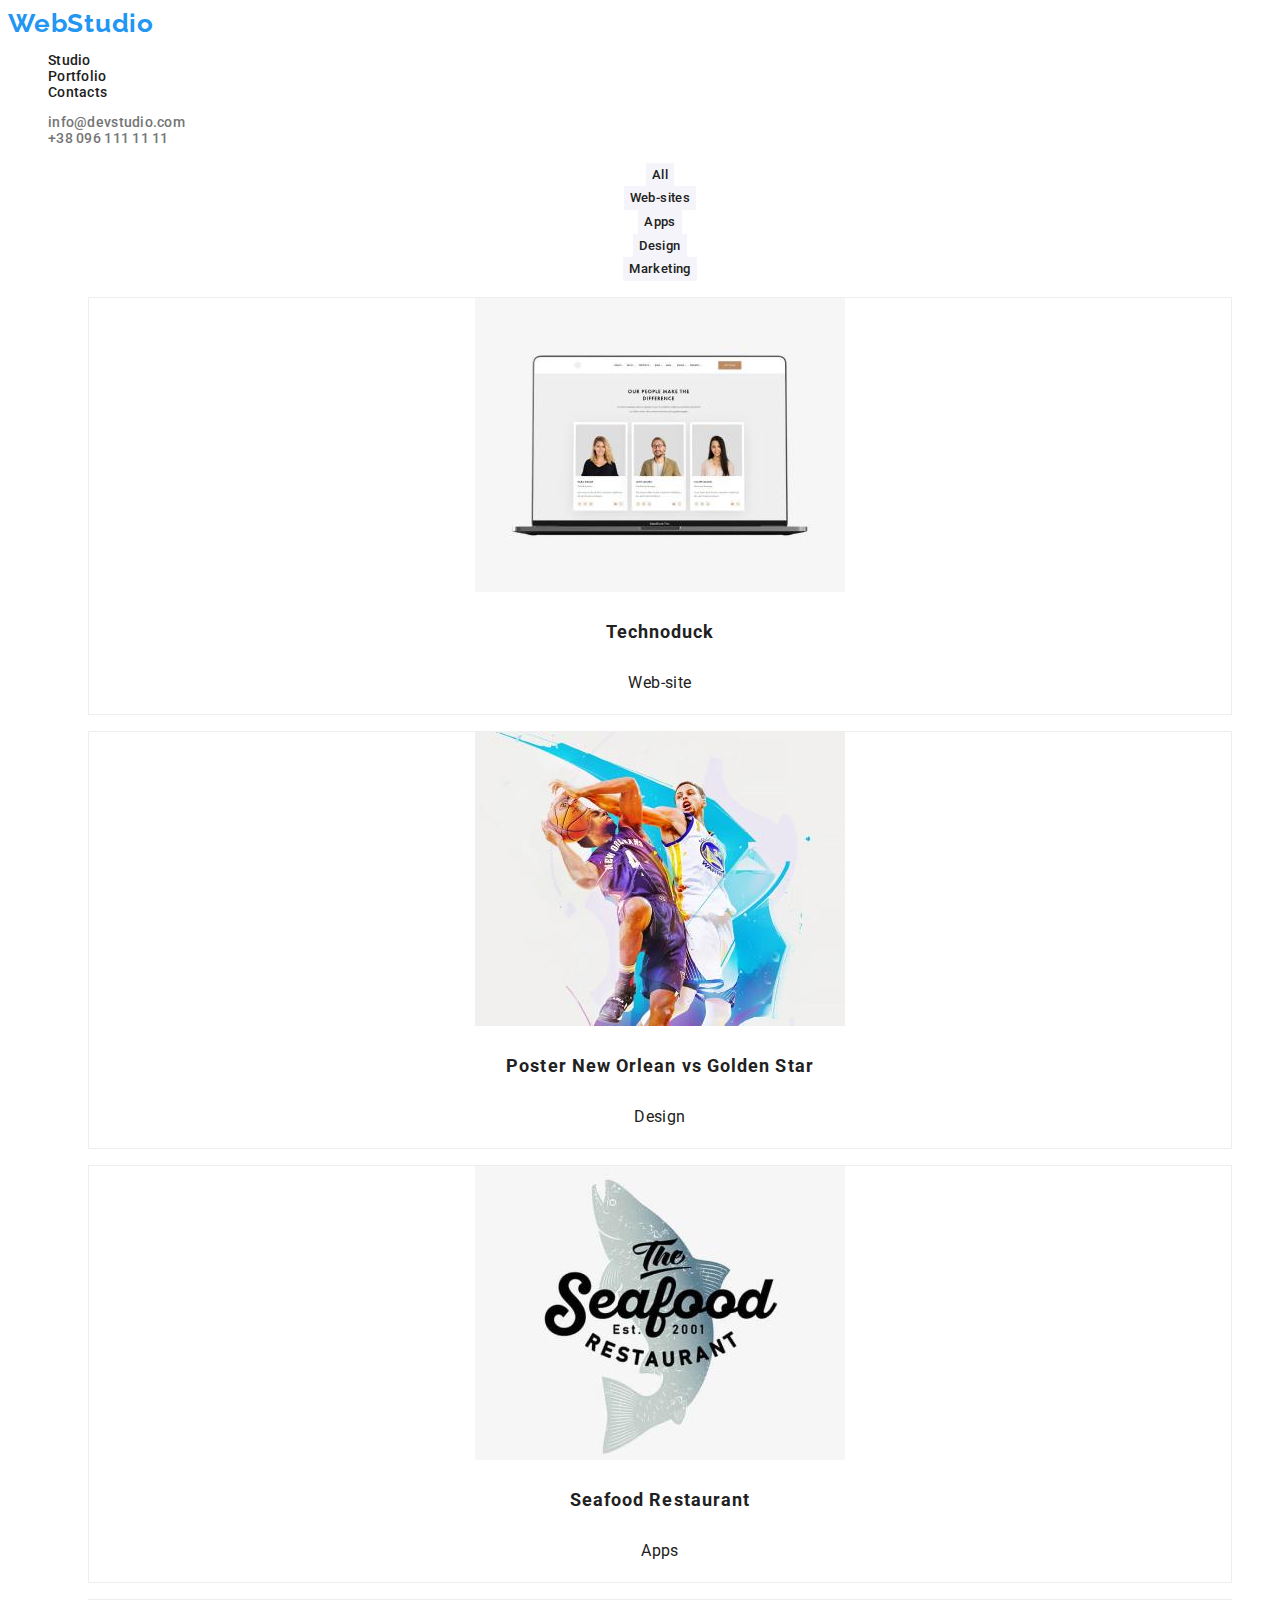
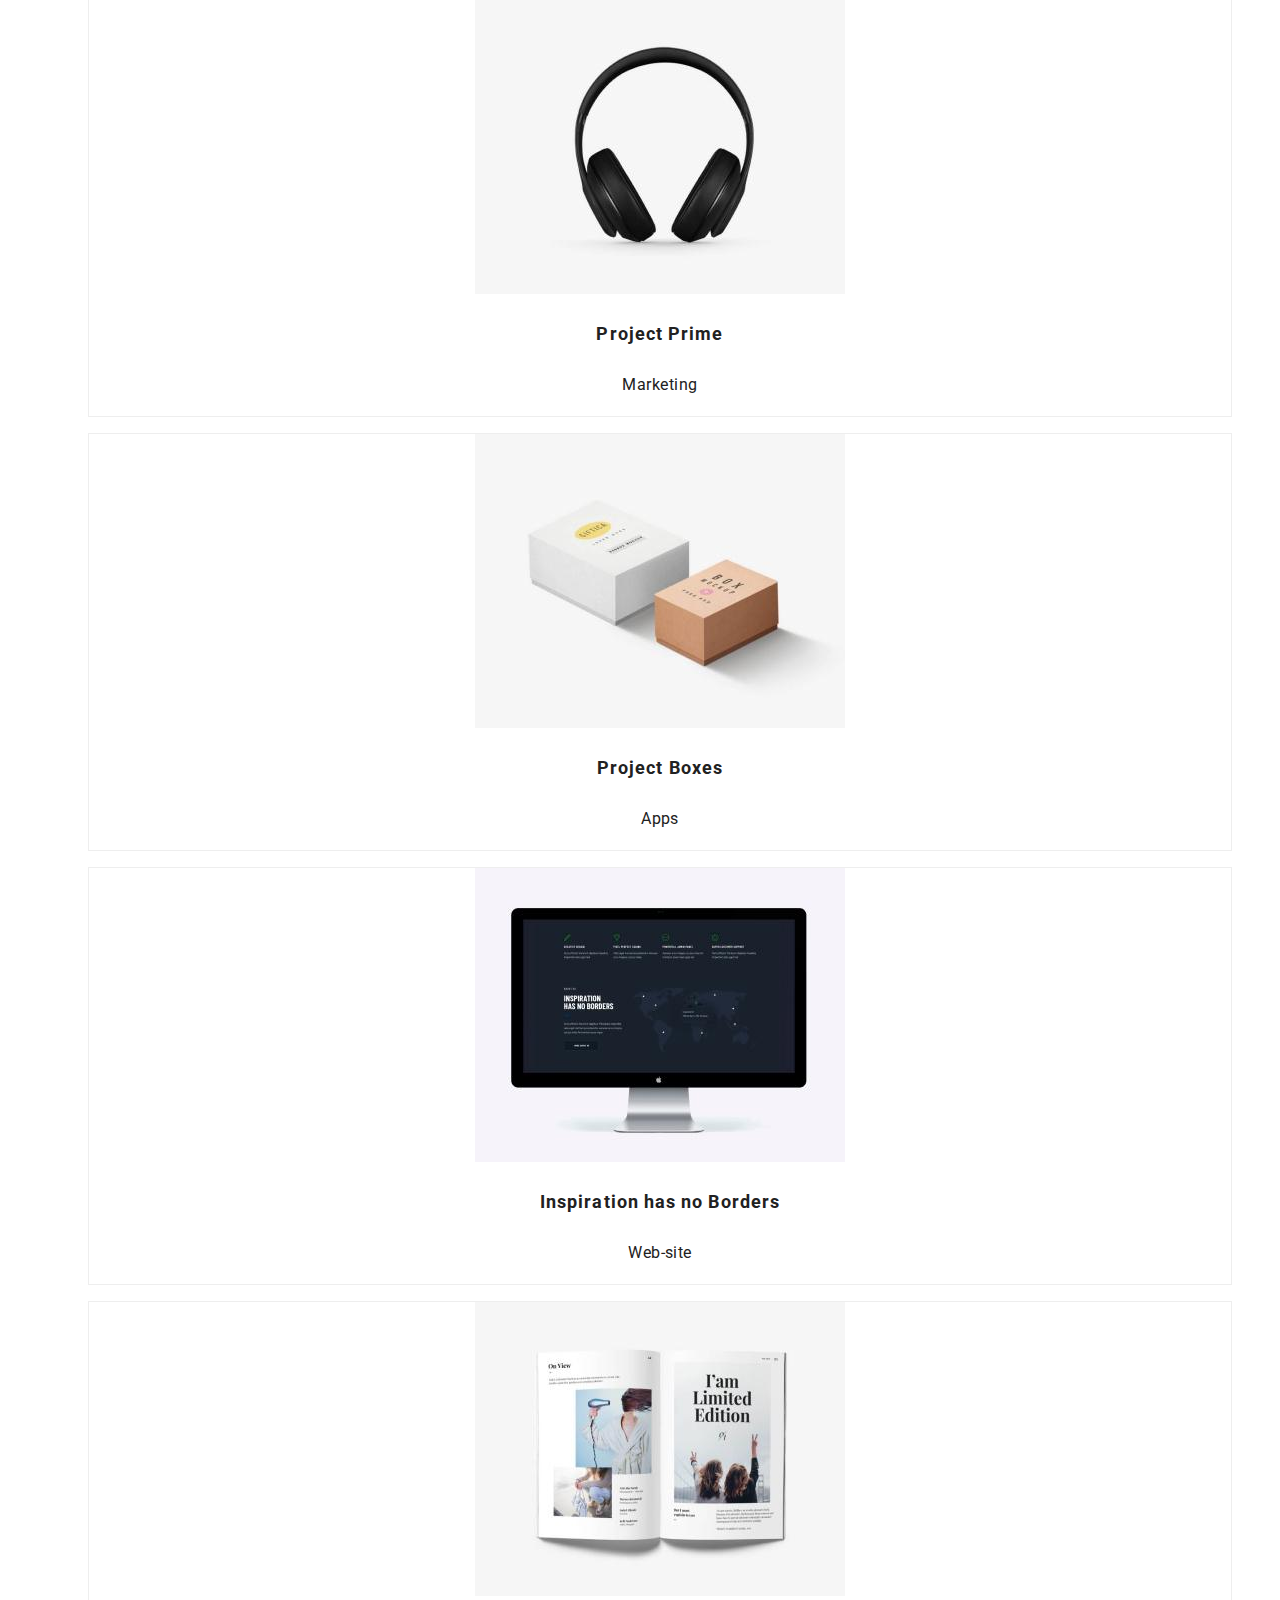
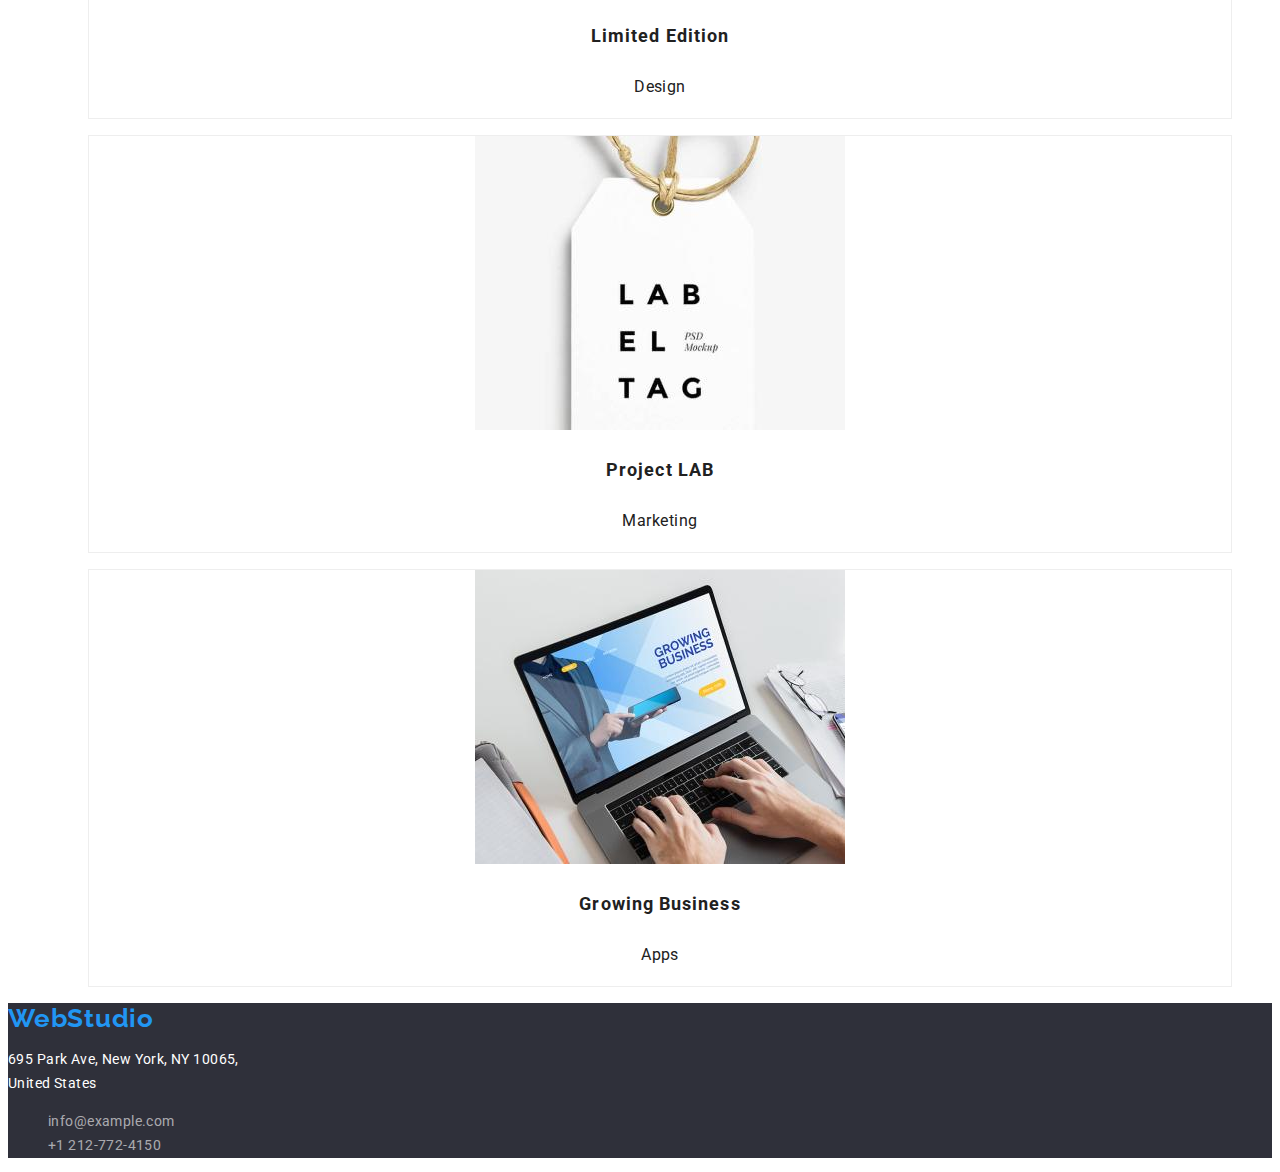
==== portfolio.html @ c56afc3b "add portfolio.html, ./css/styles.css, new images" ====
<!DOCTYPE html>
<!-- I've tried to keep the "doctype" part in lowercase according to this source:
https://codeguide.co/#html5-doctype
but formatting on save changes it to uppercase-->

<html lang="en">
  <head>
    <meta charset="UTF-8" />
    <meta name="viewport" content="width=device-width, initial-scale=1.0" />
    <title>Portfolio</title>
    <link rel="preconnect" href="https://fonts.googleapis.com" />
    <link rel="preconnect" href="https://fonts.gstatic.com" crossorigin />
    <link rel="preconnect" href="https://fonts.googleapis.com">
<link rel="preconnect" href="https://fonts.gstatic.com" crossorigin>
<link href="https://fonts.googleapis.com/css2?family=Raleway:wght@700&family=Roboto:wght@400;500;700;900&display=swap" rel="stylesheet">
    <link rel="stylesheet" href="css/styles.css" />
  </head>

  <body>
    <header>
      <div class="top-line">
        <nav>
          <a class="link logo" href="#">WebStudio</a>
          <ul class="list">
            <li><a class="link" href="./index.html">Studio</a></li>
            <li><a class="link" href="./portfolio.html">Portfolio</a></li>
            <li><a class="link" href="#">Contacts</a></li>
          </ul>
        </nav>

        <ul class="list contacts-header">
          <li>
            <a class="link" href="mailto:info@devstudio.com"
              >info@devstudio.com</a
            >
          </li>
          <li>
            <a class="link" href="tel:+380961111111">+38 096 111 11 11</a>
          </li>
        </ul>
      </div>
    </header>

    <main class="portfolio">
      <aside>
        <ul class="list">
          <li><button class="btn btn-filter" type="button">All</button></li>
          <li>
            <button class="btn btn-filter" type="button">Web-sites</button>
          </li>
          <li><button class="btn btn-filter" type="button">Apps</button></li>
          <li><button class="btn btn-filter" type="button">Design</button></li>
          <li>
            <button class="btn btn-filter" type="button">Marketing</button>
          </li>
        </ul>
      </aside>

      <section class="portfolio-projects">
        <ul class="list">
          <li>
            <article>
              <figure class="project-card">
                <img
                  src="images/project1-img.jpg"
                  alt="website on a laptop in a simple, elegant layout with photos and data of 3 people"
                  width="370"
                  height="294"
                />
                <figcaption>
                  <h3 class="project-title">Technoduck</h3>
                  <p class="project-category">Web-site</p>
                </figcaption>
              </figure>
            </article>
          </li>

          <li>
            <article>
              <figure class="project-card">
                <img
                  src="images/project2-img.jpg"
                  alt="two basketball players in the air fighting for the ball"
                  width="370"
                  height="294"
                />
                <figcaption>
                  <h3 class="project-title">
                    Poster New Orlean vs Golden Star
                  </h3>
                  <p class="project-category">Design</p>
                </figcaption>
              </figure>
            </article>
          </li>

          <li>
            <article>
              <figure class="project-card">
                <img
                  src="images/project3-img.jpg"
                  alt="restaurant logo on the background of fish graphics"
                  width="370"
                  height="294"
                />
                <figcaption>
                  <h3 class="project-title">Seafood Restaurant</h3>
                  <p class="project-category">Apps</p>
                </figcaption>
              </figure>
            </article>
          </li>

          <li>
            <article>
              <figure class="project-card">
                <img
                  src="images/project4-img.jpg"
                  alt="black on-ear headphones"
                  width="370"
                  height="294"
                />
                <figcaption>
                  <h3 class="project-title">Project Prime</h3>
                  <p class="project-category">Marketing</p>
                </figcaption>
              </figure>
            </article>
          </li>

          <li>
            <article>
              <figure class="project-card">
                <img
                  src="images/project5-img.jpg"
                  alt="white and gray boxes in two different sizes with a logo"
                  width="370"
                  height="294"
                />
                <figcaption>
                  <h3 class="project-title">Project Boxes</h3>
                  <p class="project-category">Apps</p>
                </figcaption>
              </figure>
            </article>
          </li>

          <li>
            <article>
              <figure class="project-card">
                <img
                  src="images/project6-img.jpg"
                  alt="website in a minimalist dark layout with data"
                  width="370"
                  height="294"
                />
                <figcaption>
                  <h3 class="project-title">Inspiration has no Borders</h3>
                  <p class="project-category">Web-site</p>
                </figcaption>
              </figure>
            </article>
          </li>

          <li>
            <article>
              <figure class="project-card">
                <img
                  src="images/project7-img.jpg"
                  alt="opened design book with large pictures and text"
                  width="370"
                  height="294"
                />
                <figcaption>
                  <h3 class="project-title">Limited Edition</h3>
                  <p class="project-category">Design</p>
                </figcaption>
              </figure>
            </article>
          </li>

          <li>
            <article>
              <figure class="project-card">
                <img
                  src="images/project8-img.jpg"
                  alt="A white rectangular pendant with a black inscription hanging on a gold string"
                  width="370"
                  height="294"
                />
                <figcaption>
                  <h3 class="project-title">Project LAB</h3>
                  <p class="project-category">Marketing</p>
                </figcaption>
              </figure>
            </article>
          </li>

          <li>
            <article>
              <figure class="project-card">
                <img
                  src="images/project9-img.jpg"
                  alt="hands on the laptop keyboard, application title on the screen with a man in a suit presenting a small tablet"
                  width="370"
                  height="294"
                />
                <figcaption>
                  <h3 class="project-title">Growing Business</h3>
                  <p class="project-category">Apps</p>
                </figcaption>
              </figure>
            </article>
          </li>
        </ul>
      </section>
    </main>

    <footer class="basement">
      <a class="link logo" href="#">WebStudio</a>
      <address class="contact">
        <p>
          695 Park Ave, New York, NY 10065,<br />
          United States
        </p>
        <ul class="list contacts-footer">
          <li>
            <a class="link" href="mailto:info@example.com">info@example.com</a>
          </li>
          <li>
            <a class="link" href="tel:+12127724150">+1 212-772-4150</a>
          </li>
        </ul>
      </address>
    </footer>
  </body>
</html>
---- css/styles.css ----
/* grouping & generic stuff */
:root {
  --blue: #2196f3;
  --default-text-color: #212121;
  --gray-text: #757575;
  --dark: #2f303a;
  --white: #fff;
  --white-lesser: #eee;
  --gray-bcg: #f5f4fa;
  --white-alpha: #fff9;
}

body {
  font-family: 'Roboto', sans-serif;
  color: var(--default-text-color);
}

.btn {
  font-family: inherit;
  border: none;
  cursor: pointer;
}
.btn:hover,
.btn:focus {
  color: var(--white);
  background-color: var(--blue);
}

.list {
  list-style: none;
}

.contacts-header,
.trait-about {
  color: var(--gray-text);
}

.banner,
.what-we-do,
.team,
.portfolio {
  text-align: center;
}

.what-we-do-title,
.team-title {
  font-size: 36px;
  line-height: 1.16;
}

.logo,
.traits,
.what-we-do-title,
.team,
.contact,
.btn-filter,
.project-category {
  letter-spacing: 0.03em;
}

.top-line,
.traits,
.contact {
  font-size: 14px;
}

.theme-line,
.btn-request,
.contact {
  color: var(--white);
}
/* end of grouping & generic stuff */

/* index.html */
/* header */
.top-line {
  font-weight: 500;
  line-height: 1.14;
  letter-spacing: 0.02em;
}

.link {
  color: currentColor;
  text-decoration: none;
}

.logo {
  font: 700 26px/1.19 'Raleway', sans-serif;
  color: var(--blue);
}

.link:hover,
.link:focus {
  color: var(--blue);
}

.banner {
  background-color: var(--dark);
}

.theme-line {
  font-size: 44px;
  font-weight: 900;
  line-height: 1.36;
  letter-spacing: 0.06em;
  text-transform: uppercase;
}

.btn-request {
  font-size: 16px;
  font-weight: 700;
  line-height: 1.875;
  letter-spacing: 0.06em;
  background-color: var(--blue);
}
/* end of header */

/* .traits section */
.trait {
  font-weight: 700;
  line-height: 1.14;
  text-transform: uppercase;
}

.trait-about {
  line-height: 1.71;
}
/* end of .traits section */

/* .team section */
.team {
  line-height: 1.1875;
  background-color: var(--gray-bcg);
}

.team-card {
  background-color: var(--white);
}

.name {
  font-weight: 500;
}

.trade {
  color: var(--gray-text);
}
/* end of .team section */

/* footer */
.basement {
  background-color: var(--dark);
}

.contact {
  font-style: normal;
  line-height: 1.71;
}

.contacts-footer {
  color: var(--white-alpha);
}
/* end of footer */
/* end of index.html */

/* portfolio.html */
/* .portfolio section */
.btn-filter {
  font-weight: 500;
  line-height: 1.625;
  color: var(--default-text-color);
  background-color: var(--gray-bcg);
}

.project-card {
  border: 1px solid var(--white-lesser);
}

.project-title {
  font-size: 18px;
  line-height: 2;
  letter-spacing: 0.06em;
}

.project-category {
  line-height: 1.875;
}
/* .portfolio section */
/* end of portfolio.html */
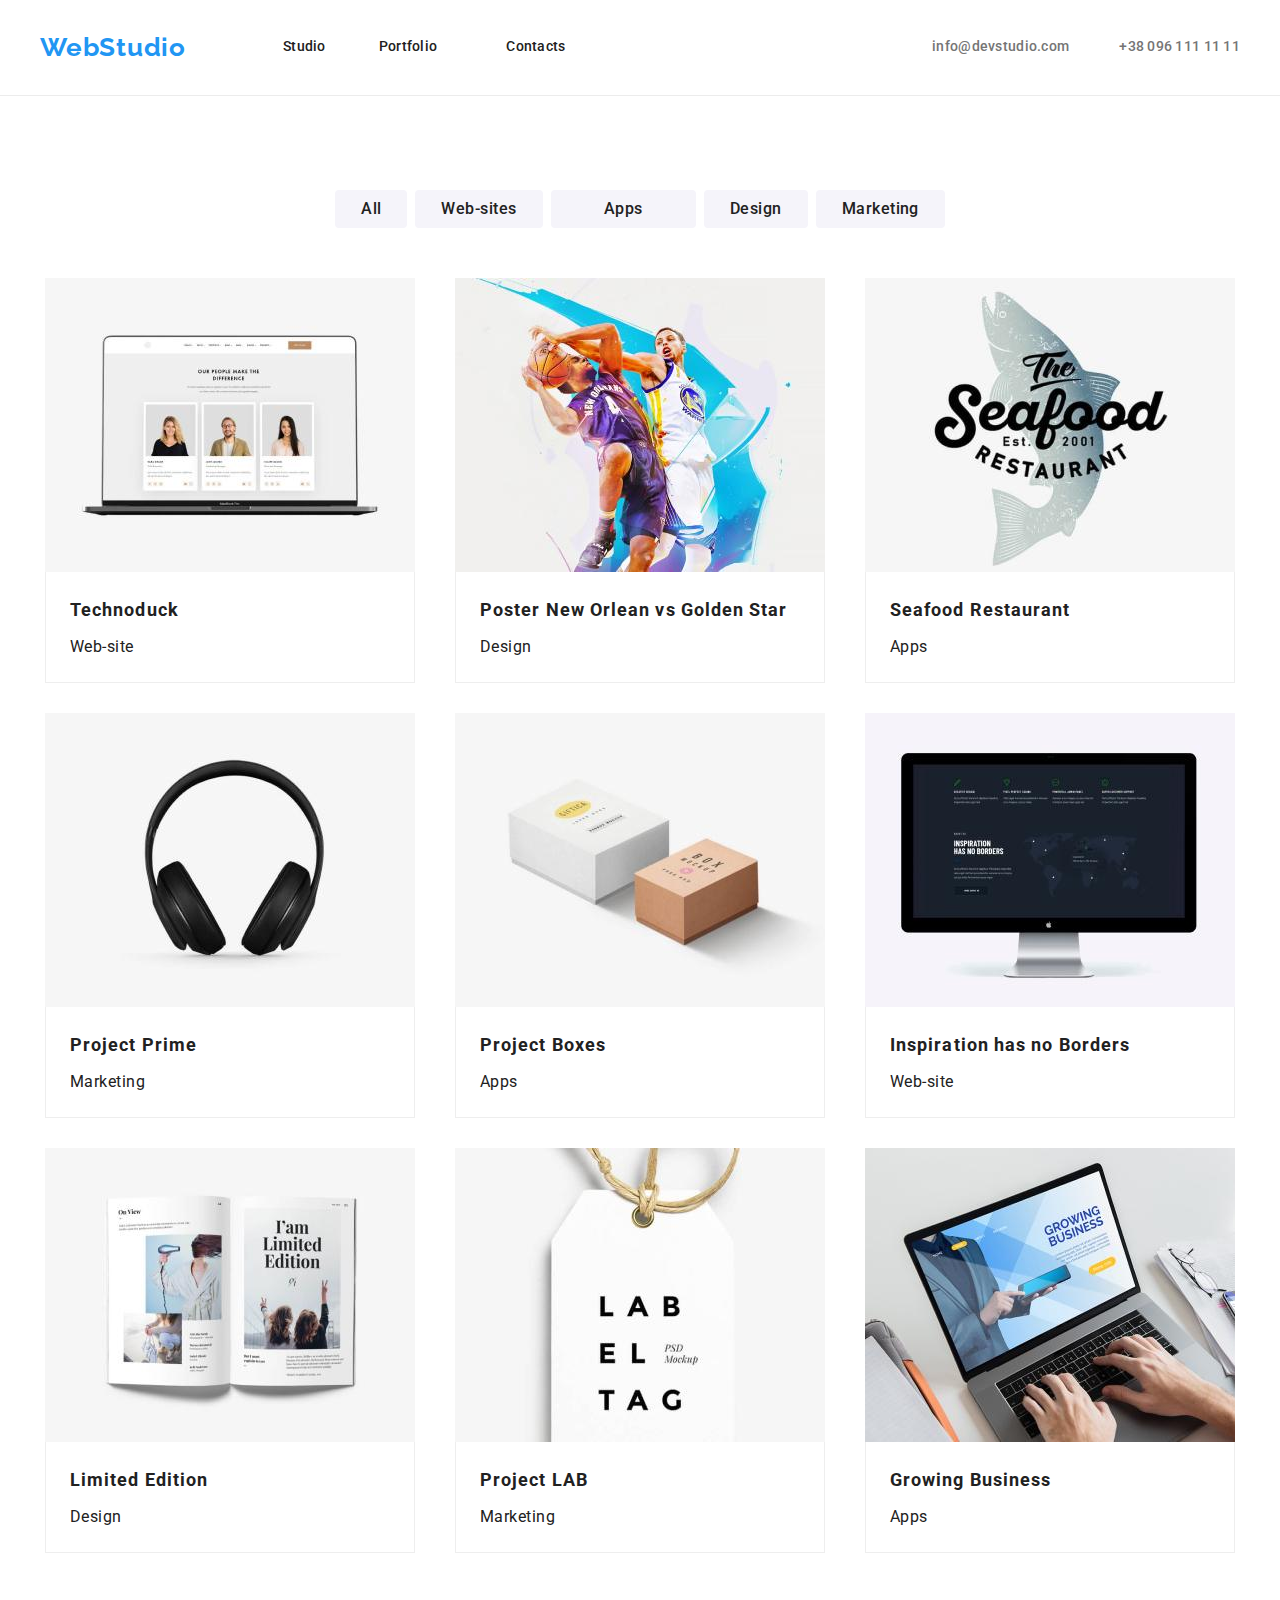
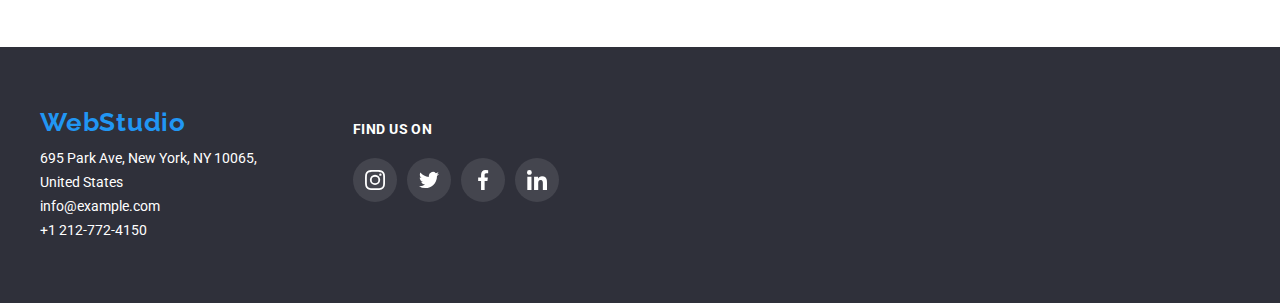
==== commit a46a56a8: "add layout & style for svg sprite & border-radius" ====
--- a/portfolio.html
+++ b/portfolio.html
@@ -10,56 +10,65 @@
     <title>Portfolio</title>
     <link rel="preconnect" href="https://fonts.googleapis.com" />
     <link rel="preconnect" href="https://fonts.gstatic.com" crossorigin />
-    <link rel="preconnect" href="https://fonts.googleapis.com">
-<link rel="preconnect" href="https://fonts.gstatic.com" crossorigin>
-<link href="https://fonts.googleapis.com/css2?family=Raleway:wght@700&family=Roboto:wght@400;500;700;900&display=swap" rel="stylesheet">
+    <link rel="preconnect" href="https://fonts.googleapis.com" />
+    <link rel="preconnect" href="https://fonts.gstatic.com" crossorigin />
+    <link
+      href="https://fonts.googleapis.com/css2?family=Raleway:wght@700&family=Roboto:wght@400;500;700;900&display=swap"
+      rel="stylesheet"
+    />
+    <link
+      rel="stylesheet"
+      href="https://cdnjs.cloudflare.com/ajax/libs/modern-normalize/1.1.0/modern-normalize.css"
+    />
     <link rel="stylesheet" href="css/styles.css" />
   </head>
 
   <body>
     <header>
-      <div class="top-line">
-        <nav>
-          <a class="link logo" href="#">WebStudio</a>
-          <ul class="list">
-            <li><a class="link" href="./index.html">Studio</a></li>
-            <li><a class="link" href="./portfolio.html">Portfolio</a></li>
-            <li><a class="link" href="#">Contacts</a></li>
+      <div class="container">
+        <div class="top-line">
+          <nav>
+            <ul class="top-line-nav">
+              <li><a class="link logo" href="#">WebStudio</a></li>
+              <li><a class="link" href="./index.html">Studio</a></li>
+              <li><a class="link" href="./portfolio.html">Portfolio</a></li>
+              <li><a class="link" href="#">Contacts</a></li>
+            </ul>
+          </nav>
+
+          <ul class="contacts-header">
+            <li>
+              <a class="link" href="mailto:info@devstudio.com"
+                >info@devstudio.com</a
+              >
+            </li>
+            <li>
+              <a class="link" href="tel:+380961111111">+38 096 111 11 11</a>
+            </li>
           </ul>
-        </nav>
-
-        <ul class="list contacts-header">
-          <li>
-            <a class="link" href="mailto:info@devstudio.com"
-              >info@devstudio.com</a
-            >
-          </li>
-          <li>
-            <a class="link" href="tel:+380961111111">+38 096 111 11 11</a>
-          </li>
-        </ul>
+        </div>
       </div>
     </header>
 
-    <main class="portfolio">
-      <aside>
-        <ul class="list">
+    <main class="section">
+      <div class="container">
+        <ul class="filters">
           <li><button class="btn btn-filter" type="button">All</button></li>
           <li>
             <button class="btn btn-filter" type="button">Web-sites</button>
           </li>
-          <li><button class="btn btn-filter" type="button">Apps</button></li>
-          <li><button class="btn btn-filter" type="button">Design</button></li>
+          <li><button class="btn btn-filter wider" type="button">Apps</button></li>
+          <li>
+            <button class="btn btn-filter" type="button">Design</button>
+          </li>
           <li>
             <button class="btn btn-filter" type="button">Marketing</button>
           </li>
         </ul>
-      </aside>
-
-      <section class="portfolio-projects">
-        <ul class="list">
-          <li>
-            <article>
+
+        <section class="portfolio-projects">
+          <ul class="projects-list">
+            <li>
               <figure class="project-card">
                 <img
                   src="images/project1-img.jpg"
@@ -72,11 +81,9 @@
                   <p class="project-category">Web-site</p>
                 </figcaption>
               </figure>
-            </article>
-          </li>
-
-          <li>
-            <article>
+            </li>
+
+            <li>
               <figure class="project-card">
                 <img
                   src="images/project2-img.jpg"
@@ -91,11 +98,9 @@
                   <p class="project-category">Design</p>
                 </figcaption>
               </figure>
-            </article>
-          </li>
-
-          <li>
-            <article>
+            </li>
+
+            <li>
               <figure class="project-card">
                 <img
                   src="images/project3-img.jpg"
@@ -108,11 +113,9 @@
                   <p class="project-category">Apps</p>
                 </figcaption>
               </figure>
-            </article>
-          </li>
-
-          <li>
-            <article>
+            </li>
+
+            <li>
               <figure class="project-card">
                 <img
                   src="images/project4-img.jpg"
@@ -125,11 +128,9 @@
                   <p class="project-category">Marketing</p>
                 </figcaption>
               </figure>
-            </article>
-          </li>
-
-          <li>
-            <article>
+            </li>
+
+            <li>
               <figure class="project-card">
                 <img
                   src="images/project5-img.jpg"
@@ -142,11 +143,9 @@
                   <p class="project-category">Apps</p>
                 </figcaption>
               </figure>
-            </article>
-          </li>
-
-          <li>
-            <article>
+            </li>
+
+            <li>
               <figure class="project-card">
                 <img
                   src="images/project6-img.jpg"
@@ -159,11 +158,9 @@
                   <p class="project-category">Web-site</p>
                 </figcaption>
               </figure>
-            </article>
-          </li>
-
-          <li>
-            <article>
+            </li>
+
+            <li>
               <figure class="project-card">
                 <img
                   src="images/project7-img.jpg"
@@ -176,11 +173,9 @@
                   <p class="project-category">Design</p>
                 </figcaption>
               </figure>
-            </article>
-          </li>
-
-          <li>
-            <article>
+            </li>
+
+            <li>
               <figure class="project-card">
                 <img
                   src="images/project8-img.jpg"
@@ -193,11 +188,9 @@
                   <p class="project-category">Marketing</p>
                 </figcaption>
               </figure>
-            </article>
-          </li>
-
-          <li>
-            <article>
+            </li>
+
+            <li>
               <figure class="project-card">
                 <img
                   src="images/project9-img.jpg"
@@ -210,28 +203,67 @@
                   <p class="project-category">Apps</p>
                 </figcaption>
               </figure>
-            </article>
-          </li>
-        </ul>
-      </section>
+            </li>
+          </ul>
+        </section>
+      </div>
     </main>
 
     <footer class="basement">
-      <a class="link logo" href="#">WebStudio</a>
-      <address class="contact">
-        <p>
-          695 Park Ave, New York, NY 10065,<br />
-          United States
-        </p>
-        <ul class="list contacts-footer">
-          <li>
-            <a class="link" href="mailto:info@example.com">info@example.com</a>
-          </li>
-          <li>
-            <a class="link" href="tel:+12127724150">+1 212-772-4150</a>
-          </li>
-        </ul>
-      </address>
+      <div class="container container-footer">
+        <div class="basement-address">
+          <a class="link logo" href="#">WebStudio</a>
+          <address class="place-and-contacts">
+            <p>
+              695 Park Ave, New York, NY 10065,<br />
+              United States
+            </p>
+            <ul class="contacts-footer">
+              <li>
+                <a class="link" href="mailto:info@example.com"
+                  >info@example.com</a
+                >
+              </li>
+              <li>
+                <a class="link" href="tel:+12127724150">+1 212-772-4150</a>
+              </li>
+            </ul>
+          </address>
+        </div>
+        <div class="basement-social">
+          <p>find us on</p>
+          <ul class="basement-social-list">
+            <li>
+              <a class="basement-social-link" href="#">
+                <svg class="icon-social-basement" width="20" height="20">
+                  <use href="images/icons.svg#instagram"></use>
+                </svg>
+              </a>
+            </li>
+            <li>
+              <a class="basement-social-link" href="#">
+                <svg class="icon-social-basement" width="20" height="20">
+                  <use href="images/icons.svg#twitter"></use>
+                </svg>
+              </a>
+            </li>
+            <li>
+              <a class="basement-social-link" href="#">
+                <svg class="icon-social-basement" width="20" height="20">
+                  <use href="images/icons.svg#facebook"></use>
+                </svg>
+              </a>
+            </li>
+            <li>
+              <a class="basement-social-link" href="#">
+                <svg class="icon-social-basement" width="20" height="20">
+                  <use href="images/icons.svg#linkedin"></use>
+                </svg>
+              </a>
+            </li>
+          </ul>
+        </div>
+      </div>
     </footer>
   </body>
 </html>
--- a/css/styles.css
+++ b/css/styles.css
@@ -1,13 +1,32 @@
-/* grouping & generic stuff */
+/* groupings & none-by-section */
+/* allowed global resets */
+h1,
+h2,
+h3,
+ul,
+p {
+  margin: 0;
+}
+
+ul {
+  padding-inline-start: 0;
+  list-style: none;
+}
+/* end of allowed global resets */
+
 :root {
   --blue: #2196f3;
   --default-text-color: #212121;
+  --dark: #2f303a;
+  --dark-rgb: 47 48 58;
   --gray-text: #757575;
-  --dark: #2f303a;
+  --gray-icon: #afb1b8;
   --white: #fff;
   --white-lesser: #eee;
+  --white-alpha-10: #ffffff1a;
   --gray-bcg: #f5f4fa;
-  --white-alpha: #fff9;
+  --white-alpha-60: #fff9;
+  --brdr-top: #ececec;
 }
 
 body {
@@ -15,9 +34,81 @@
   color: var(--default-text-color);
 }
 
+.container {
+  width: 1200px;
+  margin-inline: auto;
+}
+
+.section {
+  padding-block: 94px;
+}
+
+.traits-list,
+.what-we-do-list,
+.team-list,
+.projects-list,
+.customers-list {
+  display: flex;
+  justify-content: space-around;
+  gap: 30px;
+}
+
+.what-we-do-title,
+.team-title,
+.customers-title {
+  font-size: 36px;
+  line-height: 1.16;
+}
+
+.what-we-do-title,
+.team-title {
+  padding-bottom: 50px;
+}
+
+.logo,
+.traits,
+.what-we-do-title,
+.team,
+.customers-title,
+.contact,
+.btn-filter,
+.project-category,
+.basement-social {
+  letter-spacing: 0.03em;
+}
+
+.top-line,
+.traits,
+.place-and-contacts,
+.basement-social {
+  font-size: 14px;
+}
+
+.banner,
+.what-we-do-title,
+.team,
+.customers-title {
+  text-align: center;
+}
+
+.trait,
+.basement-social {
+  font-weight: 700;
+  line-height: 1.14;
+  text-transform: uppercase;
+}
+
+.theme-line,
+.btn-request,
+.place-and-contacts,
+.basement-social {
+  color: var(--white);
+}
+
 .btn {
   font-family: inherit;
   border: none;
+  border-radius: 4px;
   cursor: pointer;
 }
 .btn:hover,
@@ -26,79 +117,116 @@
   background-color: var(--blue);
 }
 
-.list {
-  list-style: none;
+.link {
+  color: currentColor;
+  text-decoration: none;
+}
+
+.link:hover,
+.link:focus,
+.contacts-header li:hover,
+.contacts-header li:focus {
+  color: var(--blue);
+}
+.icon-header:focus {
+  color: var(--blue);
 }
 
 .contacts-header,
-.trait-about {
+.trait-about,
+.trade {
   color: var(--gray-text);
 }
 
-.banner,
-.what-we-do,
-.team,
-.portfolio {
-  text-align: center;
-}
-
-.what-we-do-title,
-.team-title {
-  font-size: 36px;
-  line-height: 1.16;
-}
-
-.logo,
-.traits,
-.what-we-do-title,
-.team,
-.contact,
-.btn-filter,
-.project-category {
-  letter-spacing: 0.03em;
-}
-
-.top-line,
-.traits,
-.contact {
-  font-size: 14px;
-}
-
-.theme-line,
-.btn-request,
-.contact {
-  color: var(--white);
-}
-/* end of grouping & generic stuff */
+.logo {
+  margin-right: 97px;
+  font: 700 26px/1.19 'Raleway', sans-serif;
+  color: var(--blue);
+}
+
+.icon-social-team,
+.icon-customer {
+  fill: var(--gray-icon);
+}
+
+.team-social-link:hover,
+.team-social-link:focus,
+.basement-social-link:hover,
+.basement-social-link:focus {
+  background-color: var(--blue);
+}
+
+.team-social-link:hover .icon-social-team,
+.team-social-link:focus .icon-social-team {
+  fill: var(--white);
+}
+/* end of groupings & none-by-section */
 
 /* index.html */
 /* header */
+header {
+  border-bottom: 1px solid var(--brdr-top);
+}
+
 .top-line {
+  display: flex;
+  justify-content: space-between;
+  align-items: center;
+  padding-block: 32px;
   font-weight: 500;
   line-height: 1.14;
   letter-spacing: 0.02em;
 }
 
-.link {
-  color: currentColor;
-  text-decoration: none;
-}
-
-.logo {
-  font: 700 26px/1.19 'Raleway', sans-serif;
-  color: var(--blue);
-}
-
-.link:hover,
-.link:focus {
-  color: var(--blue);
-}
-
+.top-line-nav {
+  display: flex;
+  align-items: center;
+}
+.top-line-nav li:nth-of-type(2) {
+  padding-right: 53px;
+}
+.top-line-nav li:nth-of-type(3) {
+  padding-right: 69px;
+}
+
+.contacts-header {
+  display: flex;
+}
+
+.contacts-header li {
+  display: flex;
+  align-items: center;
+}
+
+.contacts-header li:nth-of-type(1) {
+  padding-right: 50px;
+}
+
+.contacts-header svg {
+  margin-right: 10px;
+}
+/* end of header */
+
+/* .banner section */
 .banner {
-  background-color: var(--dark);
+  display: flex;
+  flex-direction: column;
+  align-items: center;
+  row-gap: 30px;
+  height: 600px;
+  padding: 200px 452px;
+  background-image: linear-gradient(
+      rgb(var(--dark-rgb) / 0.4),
+      rgb(var(--dark-rgb) / 0.4)
+    ),
+    url(../images/banner-img.jpg);
+  background-size: 1600px;
+  background-position: center;
+  background-repeat: no-repeat;
 }
 
 .theme-line {
+  width: 696px;
   font-size: 44px;
   font-weight: 900;
   line-height: 1.36;
@@ -107,19 +235,33 @@
 }
 
 .btn-request {
+  width: 200px;
+  padding-block: 10px;
+  padding-inline: 19px;
   font-size: 16px;
   font-weight: 700;
   line-height: 1.875;
   letter-spacing: 0.06em;
   background-color: var(--blue);
 }
-/* end of header */
+/* end of .banner section */
 
 /* .traits section */
-.trait {
-  font-weight: 700;
-  line-height: 1.14;
-  text-transform: uppercase;
+.traits {
+  padding-bottom: 6px;
+}
+
+.traits-list li {
+  flex-basis: calc((100%-90px) / 4);
+}
+
+.icon-trait {
+  width: 270px;
+  height: 120px;
+  padding: 25px 100px;
+  margin-bottom: 30px;
+  border-radius: 4px;
+  background-color: var(--gray-bcg);
 }
 
 .trait-about {
@@ -137,21 +279,71 @@
   background-color: var(--white);
 }
 
+.team-card figure {
+  margin: 0;
+}
+
 .name {
+  padding-top: 30px;
+  padding-bottom: 10px;
   font-weight: 500;
 }
 
-.trade {
-  color: var(--gray-text);
+.team-social-list {
+  display: flex;
+  justify-content: space-evenly;
+  margin: 16px 32px 30px;
+}
+
+.team-social-link {
+  display: flex;
+  padding: 12px;
+  border-radius: 50%;
 }
 /* end of .team section */
+
+/* .customers sections */
+.customers-list {
+  margin-top: 50px;
+}
+
+.customer-link {
+  display: block;
+  padding: 16px 32px;
+  border: 1px solid var(--gray-icon);
+  border-radius: 4px;
+}
+
+.customer-link:hover,
+.customer-link:focus {
+  border: 1px solid var(--blue);
+}
+.customer-link:hover .icon-customer,
+.customer-link:focus .icon-customer {
+  fill: var(--blue);
+}
+/* end of .customers sections */
 
 /* footer */
 .basement {
   background-color: var(--dark);
 }
 
-.contact {
+.container-footer {
+  display: flex;
+  gap: 70px;
+}
+
+.basement-address {
+  padding-block: 60px;
+}
+
+.basement .logo {
+  display: block;
+  padding-bottom: 9px;
+}
+
+.place-and-contacts {
   font-style: normal;
   line-height: 1.71;
 }
@@ -159,30 +351,83 @@
 .contacts-footer {
   color: var(--white-alpha);
 }
+
+.basement-social {
+  padding-top: 75px;
+}
+
+.basement-social-list {
+  display: flex;
+  gap: 10px;
+  padding-top: 20px;
+}
+
+.basement-social-link {
+  display: flex;
+  padding: 12px;
+  background-color: var(--white-alpha-10);
+  border-radius: 50%;
+}
+
+.icon-social-basement {
+  fill: var(--white);
+}
 /* end of footer */
 /* end of index.html */
 
 /* portfolio.html */
-/* .portfolio section */
+.filters {
+  display: flex;
+  justify-content: center;
+  gap: 8px;
+}
+
 .btn-filter {
+  padding-block: 6px;
+  padding-inline: 26px;
+  margin-bottom: 50px;
   font-weight: 500;
   line-height: 1.625;
   color: var(--default-text-color);
   background-color: var(--gray-bcg);
 }
+.btn-filter.wider {
+  padding-inline: 53px;
+}
+
+.projects-list {
+  flex-wrap: wrap;
+}
 
 .project-card {
-  border: 1px solid var(--white-lesser);
+  margin: 0;
+}
+
+.project-card img {
+  /* this property is in here to remove a thin gap between <img> & <figcaption>;
+  the following rule would work the same way:
+  .project-card{display:flex;flex-direction:column;} */
+  display: block;
+}
+
+.project-card figcaption {
+  border-bottom: 1px solid var(--white-lesser);
+  border-left: 1px solid var(--white-lesser);
+  border-right: 1px solid var(--white-lesser);
 }
 
 .project-title {
+  padding-top: 20px;
+  padding-bottom: 4px;
+  padding-left: 24px;
   font-size: 18px;
   line-height: 2;
   letter-spacing: 0.06em;
 }
 
 .project-category {
+  padding-bottom: 20px;
+  padding-left: 24px;
   line-height: 1.875;
 }
-/* .portfolio section */
 /* end of portfolio.html */
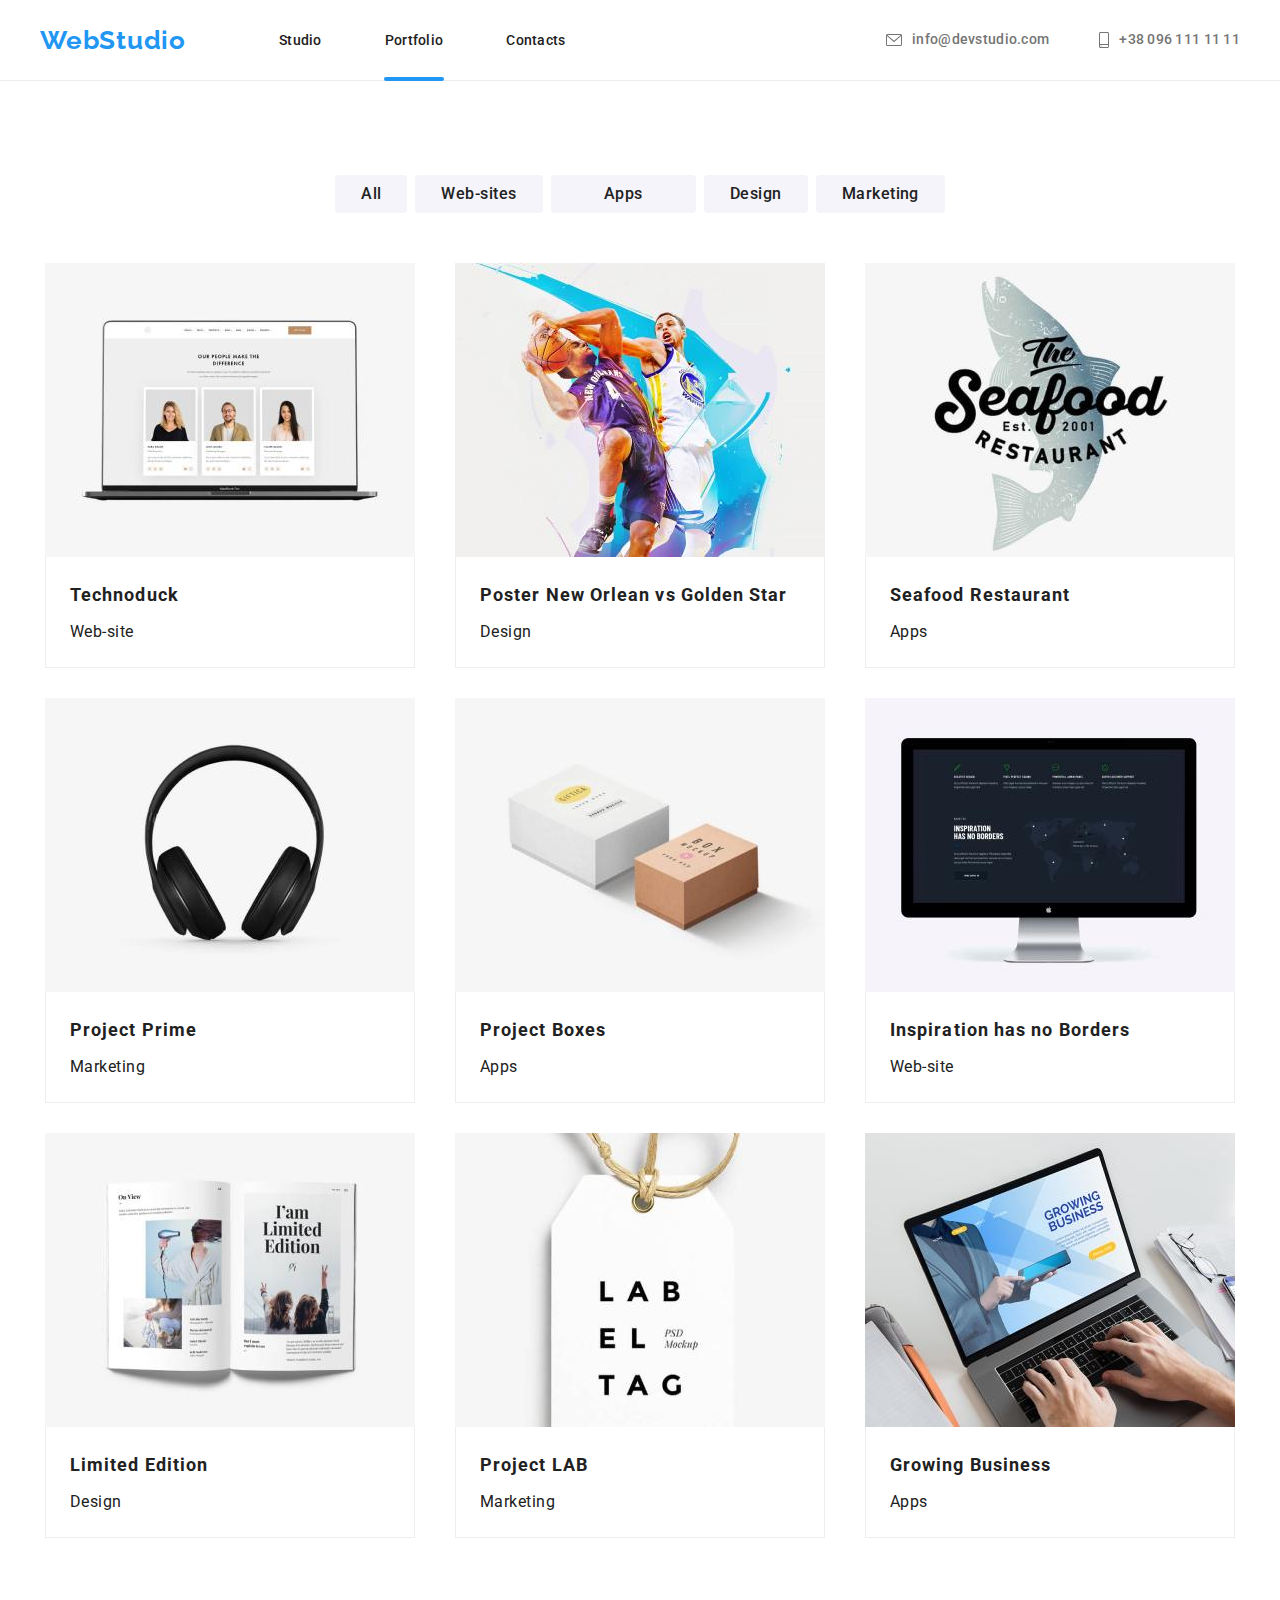
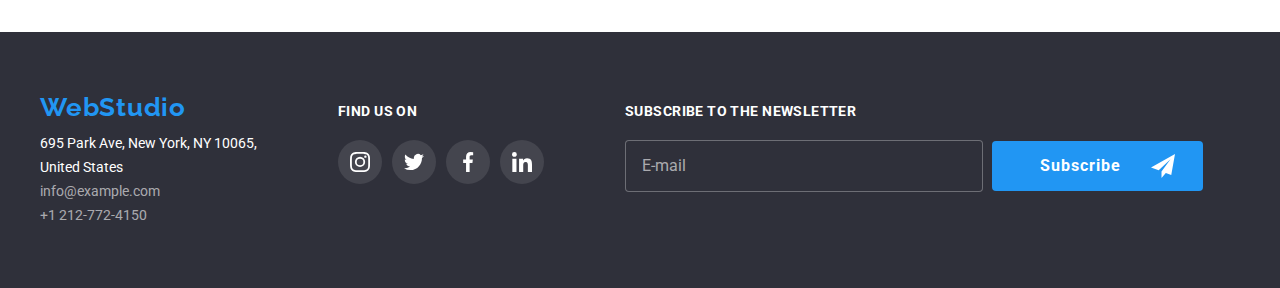
==== commit 38658761: "add layout $ style for forms:" ====
--- a/portfolio.html
+++ b/portfolio.html
@@ -31,18 +31,28 @@
             <ul class="top-line-nav">
               <li><a class="link logo" href="#">WebStudio</a></li>
               <li><a class="link" href="./index.html">Studio</a></li>
-              <li><a class="link" href="./portfolio.html">Portfolio</a></li>
+              <li>
+                <a class="link active-site" href="./portfolio.html"
+                  >Portfolio</a
+                >
+              </li>
               <li><a class="link" href="#">Contacts</a></li>
             </ul>
           </nav>
 
           <ul class="contacts-header">
             <li>
+              <svg class="icon-header" width="16" height="12" tabindex="0">
+                <use href="images/icons.svg#envelope"></use>
+              </svg>
               <a class="link" href="mailto:info@devstudio.com"
                 >info@devstudio.com</a
               >
             </li>
             <li>
+              <svg class="icon-header" width="10" height="16" tabindex="0">
+                <use href="images/icons.svg#cell-phone"></use>
+              </svg>
               <a class="link" href="tel:+380961111111">+38 096 111 11 11</a>
             </li>
           </ul>
@@ -57,7 +67,9 @@
           <li>
             <button class="btn btn-filter" type="button">Web-sites</button>
           </li>
-          <li><button class="btn btn-filter wider" type="button">Apps</button></li>
+          <li>
+            <button class="btn btn-filter wider" type="button">Apps</button>
+          </li>
           <li>
             <button class="btn btn-filter" type="button">Design</button>
           </li>
@@ -70,13 +82,23 @@
           <ul class="projects-list">
             <li>
               <figure class="project-card">
-                <img
-                  src="images/project1-img.jpg"
-                  alt="website on a laptop in a simple, elegant layout with photos and data of 3 people"
-                  width="370"
-                  height="294"
-                />
-                <figcaption>
+                <div class="project-card-image-container">
+                  <img
+                    class="project-card-image"
+                    src="images/project1-img.jpg"
+                    alt="website on a laptop in a simple, elegant layout with photos and data of 3 people"
+                    width="370"
+                    height="294"
+                  />
+                  <div class="project-card-image-overlay">
+                    <p>
+                      Technoduck is a state-of-the-art coronavirus distribution
+                      platform. Companies use this platform for digital
+                      espionage and attacks on competitors' secure servers.
+                    </p>
+                  </div>
+                </div>
+                <figcaption class="project-card-caption">
                   <h3 class="project-title">Technoduck</h3>
                   <p class="project-category">Web-site</p>
                 </figcaption>
@@ -85,13 +107,23 @@
 
             <li>
               <figure class="project-card">
-                <img
-                  src="images/project2-img.jpg"
+                <div class="project-card-image-container">
+                  <img
+                    class="project-card-image"
+                    src="images/project2-img.jpg"
                   alt="two basketball players in the air fighting for the ball"
                   width="370"
-                  height="294"
-                />
-                <figcaption>
+                    height="294"
+                  />
+                  <div class="project-card-image-overlay">
+                    <p>
+                      Technoduck is a state-of-the-art coronavirus distribution
+                      platform. Companies use this platform for digital
+                      espionage and attacks on competitors' secure servers.
+                    </p>
+                  </div>
+                </div>
+                <figcaption class="project-card-caption">
                   <h3 class="project-title">
                     Poster New Orlean vs Golden Star
                   </h3>
@@ -102,13 +134,23 @@
 
             <li>
               <figure class="project-card">
-                <img
-                  src="images/project3-img.jpg"
+                <div class="project-card-image-container">
+                  <img
+                    class="project-card-image"
+                    src="images/project3-img.jpg"
                   alt="restaurant logo on the background of fish graphics"
                   width="370"
-                  height="294"
-                />
-                <figcaption>
+                    height="294"
+                  />
+                  <div class="project-card-image-overlay">
+                    <p>
+                      Technoduck is a state-of-the-art coronavirus distribution
+                      platform. Companies use this platform for digital
+                      espionage and attacks on competitors' secure servers.
+                    </p>
+                  </div>
+                </div>
+                <figcaption class="project-card-caption">
                   <h3 class="project-title">Seafood Restaurant</h3>
                   <p class="project-category">Apps</p>
                 </figcaption>
@@ -117,13 +159,23 @@
 
             <li>
               <figure class="project-card">
-                <img
-                  src="images/project4-img.jpg"
+                <div class="project-card-image-container">
+                  <img
+                    class="project-card-image"
+                    src="images/project4-img.jpg"
                   alt="black on-ear headphones"
                   width="370"
-                  height="294"
-                />
-                <figcaption>
+                    height="294"
+                  />
+                  <div class="project-card-image-overlay">
+                    <p>
+                      Technoduck is a state-of-the-art coronavirus distribution
+                      platform. Companies use this platform for digital
+                      espionage and attacks on competitors' secure servers.
+                    </p>
+                  </div>
+                </div>
+                <figcaption class="project-card-caption">
                   <h3 class="project-title">Project Prime</h3>
                   <p class="project-category">Marketing</p>
                 </figcaption>
@@ -132,13 +184,23 @@
 
             <li>
               <figure class="project-card">
-                <img
-                  src="images/project5-img.jpg"
+                <div class="project-card-image-container">
+                  <img
+                    class="project-card-image"
+                    src="images/project5-img.jpg"
                   alt="white and gray boxes in two different sizes with a logo"
                   width="370"
-                  height="294"
-                />
-                <figcaption>
+                    height="294"
+                  />
+                  <div class="project-card-image-overlay">
+                    <p>
+                      Technoduck is a state-of-the-art coronavirus distribution
+                      platform. Companies use this platform for digital
+                      espionage and attacks on competitors' secure servers.
+                    </p>
+                  </div>
+                </div>
+                <figcaption class="project-card-caption">
                   <h3 class="project-title">Project Boxes</h3>
                   <p class="project-category">Apps</p>
                 </figcaption>
@@ -147,13 +209,23 @@
 
             <li>
               <figure class="project-card">
-                <img
-                  src="images/project6-img.jpg"
+                <div class="project-card-image-container">
+                  <img
+                    class="project-card-image"
+                    src="images/project6-img.jpg"
                   alt="website in a minimalist dark layout with data"
                   width="370"
-                  height="294"
-                />
-                <figcaption>
+                    height="294"
+                  />
+                  <div class="project-card-image-overlay">
+                    <p>
+                      Technoduck is a state-of-the-art coronavirus distribution
+                      platform. Companies use this platform for digital
+                      espionage and attacks on competitors' secure servers.
+                    </p>
+                  </div>
+                </div>
+                <figcaption class="project-card-caption">
                   <h3 class="project-title">Inspiration has no Borders</h3>
                   <p class="project-category">Web-site</p>
                 </figcaption>
@@ -162,13 +234,23 @@
 
             <li>
               <figure class="project-card">
-                <img
-                  src="images/project7-img.jpg"
+                <div class="project-card-image-container">
+                  <img
+                    class="project-card-image"
+                    src="images/project7-img.jpg"
                   alt="opened design book with large pictures and text"
                   width="370"
-                  height="294"
-                />
-                <figcaption>
+                    height="294"
+                  />
+                  <div class="project-card-image-overlay">
+                    <p>
+                      Technoduck is a state-of-the-art coronavirus distribution
+                      platform. Companies use this platform for digital
+                      espionage and attacks on competitors' secure servers.
+                    </p>
+                  </div>
+                </div>
+                <figcaption class="project-card-caption">
                   <h3 class="project-title">Limited Edition</h3>
                   <p class="project-category">Design</p>
                 </figcaption>
@@ -177,13 +259,23 @@
 
             <li>
               <figure class="project-card">
-                <img
-                  src="images/project8-img.jpg"
+                <div class="project-card-image-container">
+                  <img
+                    class="project-card-image"
+                    src="images/project8-img.jpg"
                   alt="A white rectangular pendant with a black inscription hanging on a gold string"
                   width="370"
-                  height="294"
-                />
-                <figcaption>
+                    height="294"
+                  />
+                  <div class="project-card-image-overlay">
+                    <p>
+                      Technoduck is a state-of-the-art coronavirus distribution
+                      platform. Companies use this platform for digital
+                      espionage and attacks on competitors' secure servers.
+                    </p>
+                  </div>
+                </div>
+                <figcaption class="project-card-caption">
                   <h3 class="project-title">Project LAB</h3>
                   <p class="project-category">Marketing</p>
                 </figcaption>
@@ -192,13 +284,23 @@
 
             <li>
               <figure class="project-card">
-                <img
-                  src="images/project9-img.jpg"
+                <div class="project-card-image-container">
+                  <img
+                    class="project-card-image"
+                    src="images/project9-img.jpg"
                   alt="hands on the laptop keyboard, application title on the screen with a man in a suit presenting a small tablet"
                   width="370"
-                  height="294"
-                />
-                <figcaption>
+                    height="294"
+                  />
+                  <div class="project-card-image-overlay">
+                    <p>
+                      Technoduck is a state-of-the-art coronavirus distribution
+                      platform. Companies use this platform for digital
+                      espionage and attacks on competitors' secure servers.
+                    </p>
+                  </div>
+                </div>
+                <figcaption class="project-card-caption">
                   <h3 class="project-title">Growing Business</h3>
                   <p class="project-category">Apps</p>
                 </figcaption>
@@ -210,7 +312,7 @@
     </main>
 
     <footer class="basement">
-      <div class="container container-footer">
+      <div class="container container-basement">
         <div class="basement-address">
           <a class="link logo" href="#">WebStudio</a>
           <address class="place-and-contacts">
@@ -218,7 +320,7 @@
               695 Park Ave, New York, NY 10065,<br />
               United States
             </p>
-            <ul class="contacts-footer">
+            <ul class="contacts-basement">
               <li>
                 <a class="link" href="mailto:info@example.com"
                   >info@example.com</a
@@ -263,6 +365,26 @@
             </li>
           </ul>
         </div>
+        <div class="basement-form">
+          <form action="#">
+            <label class="basement-form-label" for="mail-newslttr"
+              >subscribe to the newsletter</label
+            >
+            <input
+              class="basement-form-input"
+              id="mail-newslttr"
+              name="email"
+              type="email"
+              placeholder="E-mail"
+            />
+            <button class="btn btn-newslttr" type="submit">
+              subscribe
+              <svg width="24" height="24">
+                <use href="images/icons.svg#send"></use>
+              </svg>
+            </button>
+          </form>
+        </div>
       </div>
     </footer>
   </body>
--- a/css/styles.css
+++ b/css/styles.css
@@ -4,7 +4,8 @@
 h2,
 h3,
 ul,
-p {
+p,
+figure {
   margin: 0;
 }
 
@@ -16,17 +17,26 @@
 
 :root {
   --blue: #2196f3;
+  --blue-alpha-90: #2196f3e6;
   --default-text-color: #212121;
+  --black: #000;
+  --black-alpha-10: #0000001a;
+  --modal-backdrop-background: #00000033;
   --dark: #2f303a;
+  --dark-alpha-80: #2f303acc;
   --dark-rgb: 47 48 58;
   --gray-text: #757575;
+  --gray-text-alpha-50: #75757580;
   --gray-icon: #afb1b8;
+  --gray-bcg: #f5f4fa;
   --white: #fff;
+  --white-alpha-10: #ffffff1a;
+  --white-alpha-30: #ffffff4d;
+  --white-alpha-60: #fff9;
   --white-lesser: #eee;
-  --white-alpha-10: #ffffff1a;
-  --gray-bcg: #f5f4fa;
-  --white-alpha-60: #fff9;
-  --brdr-top: #ececec;
+  --border-header: #ececec;
+  --border-modal-input: #21212133;
+  --time-timingFunction: 250ms cubic-bezier(0.4, 0, 0.2, 1);
 }
 
 body {
@@ -41,6 +51,13 @@
 
 .section {
   padding-block: 94px;
+}
+
+.btn {
+  font-family: inherit;
+  border: none;
+  border-radius: 4px;
+  cursor: pointer;
 }
 
 .traits-list,
@@ -54,15 +71,15 @@
 }
 
 .what-we-do-title,
+.team-title {
+  padding-bottom: 50px;
+}
+
+.what-we-do-title,
 .team-title,
 .customers-title {
   font-size: 36px;
   line-height: 1.16;
-}
-
-.what-we-do-title,
-.team-title {
-  padding-bottom: 50px;
 }
 
 .logo,
@@ -73,48 +90,57 @@
 .contact,
 .btn-filter,
 .project-category,
-.basement-social {
+.box-caption,
+.project-card-image-overlay,
+.basement-social,
+.basement-form,
+.form-heading {
   letter-spacing: 0.03em;
 }
 
 .top-line,
 .traits,
 .place-and-contacts,
-.basement-social {
+.box-caption,
+.basement-social,
+.basement-form,
+.modal-form-text-area::placeholder {
   font-size: 14px;
+  line-height: 1.14;
+}
+
+.trait,
+.box-caption,
+.basement-social,
+.basement-form {
+  font-weight: 700;
+  line-height: 1.14;
+  text-transform: uppercase;
+}
+
+.btn-request,
+.btn-newslttr,
+.btn-modal-send,
+.project-category {
+  line-height: 1.875;
 }
 
 .banner,
 .what-we-do-title,
 .team,
-.customers-title {
+.customers-title,
+.box-caption,
+.form-heading {
   text-align: center;
-}
-
-.trait,
-.basement-social {
-  font-weight: 700;
-  line-height: 1.14;
-  text-transform: uppercase;
 }
 
 .theme-line,
 .btn-request,
 .place-and-contacts,
-.basement-social {
+.basement-social,
+.basement-form,
+.btn-modal-send {
   color: var(--white);
-}
-
-.btn {
-  font-family: inherit;
-  border: none;
-  border-radius: 4px;
-  cursor: pointer;
-}
-.btn:hover,
-.btn:focus {
-  color: var(--white);
-  background-color: var(--blue);
 }
 
 .link {
@@ -122,6 +148,11 @@
   text-decoration: none;
 }
 
+.link,
+.contacts-header,
+.icon-header {
+  transition: color var(--time-timingFunction);
+}
 .link:hover,
 .link:focus,
 .contacts-header li:hover,
@@ -139,7 +170,6 @@
 }
 
 .logo {
-  margin-right: 97px;
   font: 700 26px/1.19 'Raleway', sans-serif;
   color: var(--blue);
 }
@@ -149,6 +179,10 @@
   fill: var(--gray-icon);
 }
 
+.team-social-link,
+.basement-social-link {
+  transition: background-color var(--time-timingFunction);
+}
 .team-social-link:hover,
 .team-social-link:focus,
 .basement-social-link:hover,
@@ -156,23 +190,51 @@
   background-color: var(--blue);
 }
 
+.team-social-link .icon-social-team {
+  transition: fill var(--time-timingFunction);
+}
 .team-social-link:hover .icon-social-team,
 .team-social-link:focus .icon-social-team {
   fill: var(--white);
 }
+
+.btn-request,
+.basement-form-input,
+.btn-newslttr {
+  font-size: 16px;
+}
+
+.theme-line,
+.btn-request,
+.btn-newslttr,
+.btn-modal-send,
+.project-title {
+  letter-spacing: 0.06em;
+}
+
+.btn-request,
+.btn-newslttr,
+.btn-modal-send {
+  font-weight: 700;
+}
+
+.contacts-basement .link,
+.basement-form-input::placeholder {
+  color: var(--white-alpha-60);
+}
 /* end of groupings & none-by-section */
 
 /* index.html */
 /* header */
 header {
-  border-bottom: 1px solid var(--brdr-top);
+  border-bottom: 1px solid var(--border-header);
 }
 
 .top-line {
   display: flex;
   justify-content: space-between;
   align-items: center;
-  padding-block: 32px;
+  height: 80px;
   font-weight: 500;
   line-height: 1.14;
   letter-spacing: 0.02em;
@@ -181,12 +243,31 @@
 .top-line-nav {
   display: flex;
   align-items: center;
-}
-.top-line-nav li:nth-of-type(2) {
-  padding-right: 53px;
-}
-.top-line-nav li:nth-of-type(3) {
-  padding-right: 69px;
+  gap: 63px;
+}
+
+.top-line-nav .logo {
+  margin-right: 30px;
+}
+
+.top-line-nav .link {
+  display: flex;
+  line-height: 80px;
+}
+
+.active-site {
+  position: relative;
+}
+.active-site::after {
+  position: absolute;
+  bottom: -1px;
+  left: -1px;
+  display: inline-block;
+  width: 60px;
+  height: 4px;
+  content: '';
+  background-color: var(--blue);
+  border-radius: 2px;
 }
 
 .contacts-header {
@@ -230,7 +311,6 @@
   font-size: 44px;
   font-weight: 900;
   line-height: 1.36;
-  letter-spacing: 0.06em;
   text-transform: uppercase;
 }
 
@@ -238,10 +318,6 @@
   width: 200px;
   padding-block: 10px;
   padding-inline: 19px;
-  font-size: 16px;
-  font-weight: 700;
-  line-height: 1.875;
-  letter-spacing: 0.06em;
   background-color: var(--blue);
 }
 /* end of .banner section */
@@ -269,6 +345,20 @@
 }
 /* end of .traits section */
 
+/* .what-we-do section */
+.box-figure {
+  position: relative;
+}
+.box-caption {
+  position: absolute;
+  bottom: 4px;
+  width: 100%;
+  padding-block: 27px;
+  color: var(--white);
+  background-color: var(--dark-alpha-80);
+}
+/* end of .what-we-do section */
+
 /* .team section */
 .team {
   line-height: 1.1875;
@@ -277,10 +367,9 @@
 
 .team-card {
   background-color: var(--white);
-}
-
-.team-card figure {
-  margin: 0;
+  box-shadow: 0px 1px 3px rgba(0, 0, 0, 0.12), 0px 1px 1px rgba(0, 0, 0, 0.14),
+    0px 2px 1px rgba(0, 0, 0, 0.2);
+  border-radius: 0px 0px 4px 4px;
 }
 
 .name {
@@ -312,12 +401,15 @@
   padding: 16px 32px;
   border: 1px solid var(--gray-icon);
   border-radius: 4px;
-}
-
+  transition: border var(--time-timingFunction);
+}
 .customer-link:hover,
 .customer-link:focus {
   border: 1px solid var(--blue);
 }
+.customer-link .icon-customer {
+  transition: fill var(--time-timingFunction);
+}
 .customer-link:hover .icon-customer,
 .customer-link:focus .icon-customer {
   fill: var(--blue);
@@ -329,9 +421,9 @@
   background-color: var(--dark);
 }
 
-.container-footer {
-  display: flex;
-  gap: 70px;
+.container-basement {
+  display: flex;
+  gap: 81px;
 }
 
 .basement-address {
@@ -348,12 +440,13 @@
   line-height: 1.71;
 }
 
-.contacts-footer {
+.contacts-basement {
   color: var(--white-alpha);
 }
 
-.basement-social {
-  padding-top: 75px;
+.basement-social,
+.basement-form {
+  padding-top: 72px;
 }
 
 .basement-social-list {
@@ -372,7 +465,207 @@
 .icon-social-basement {
   fill: var(--white);
 }
+
+.basement-form-label {
+  display: block;
+  margin-bottom: 20px;
+}
+
+.basement-form-input {
+  width: 358px;
+  margin-right: 6px;
+  padding-block: 15px;
+  padding-inline: 16px;
+  color: var(--white);
+  line-height: 1.25;
+  background-color: var(--dark);
+  border: 1px solid var(--white-alpha-30);
+  border-radius: 4px;
+}
+
+.btn-newslttr {
+  display: inline-flex;
+  gap: 30px;
+  align-items: center;
+  padding: 10px 28px 10px 48px;
+  text-transform: capitalize;
+  color: var(--white);
+  background-color: var(--blue);
+  fill: var(--white);
+}
 /* end of footer */
+
+/* modal for "Request our service" button */
+.backdrop {
+  position: fixed;
+  top: 0;
+  left: 0;
+  transform: scale(1);
+  transition: transform var(--time-timingFunction),
+    opacity var(--time-timingFunction), visibility var(--time-timingFunction);
+  width: 100vw;
+  height: 100vh;
+  opacity: 1;
+  /* does fairly the same as visibility */
+  visibility: visible;
+  background-color: var(--modal-backdrop-background);
+}
+.is-hidden {
+  transform: scale(0);
+  opacity: 0;
+  visibility: hidden;
+  pointer-events: none;
+  /* Co do pytania o pointer-events: none. Gdybyś do animacji używał tylko opacity (zrezygnował z visibility oraz scale) to bez pointer-events: none nie dałoby się kliknąć w nic na ekranie. Działoby się tak ponieważ backdrop byłby zawsze obecny na ekranie i blokowałby wszystkie inne kliknięcia. Bo opacity(0) sprawia tylko tyle, że backdrop  jest przezroczysty ale go nie ukrywa i on dalej tam jest i blokuje cały ekran. Więc pointer-events: none jest takim jakby zabezpieczeniem, na wszelki wypadek */
+}
+
+.modal {
+  position: absolute;
+  top: 50%;
+  left: 50%;
+  transform: translate(-50%, -50%);
+  width: 528px;
+  height: 581px;
+  background-color: var(--white);
+  border-radius: 4px;
+  box-shadow: 0px 1px 3px rgba(0, 0, 0, 0.12), 0px 1px 1px rgba(0, 0, 0, 0.14),
+    0px 2px 1px rgba(0, 0, 0, 0.2);
+}
+
+.btn-close {
+  position: absolute;
+  top: 8px;
+  right: 8px;
+  display: flex;
+  justify-content: center;
+  align-items: center;
+  width: 30px;
+  height: 30px;
+  padding-inline: 0;
+  background-color: var(--white);
+  border: 1px solid var(--black-alpha-10);
+  border-radius: 50%;
+  cursor: pointer;
+}
+
+.btn-close-icon {
+  transition: fill var(--time-timingFunction);
+}
+
+.btn-close:hover .btn-close-icon,
+.btn-close:focus {
+  fill: var(--blue);
+  outline: none;
+}
+
+.container-modal-form {
+  margin: 40px;
+}
+
+.form-heading {
+  font-size: 20px;
+  padding-bottom: 12px;
+}
+
+.modal-form {
+  display: flex;
+  flex-wrap: wrap;
+}
+
+.modal-form-label {
+  position: relative;
+  display: flex;
+  flex-direction: column;
+  flex-basis: 100%;
+  font-size: 12px;
+  line-height: 1.16;
+  letter-spacing: 0.01em;
+  color: var(--gray-text);
+}
+.modal-form-label:not(:nth-child(1)) {
+  margin-top: 10px;
+}
+
+.modal-form-icon {
+  position: absolute;
+  top: 50%;
+  left: 12px;
+  transition: fill var(--time-timingFunction);
+}
+
+.modal-form-input {
+  margin-top: 4px;
+  padding: 11px 42px;
+  border: 1px solid var(--modal-backdrop-background);
+  border-radius: 4px;
+  transition: border var(--time-timingFunction);
+}
+
+.modal-form-label:hover .modal-form-icon,
+.modal-form-label:focus-within .modal-form-icon {
+  fill: var(--blue);
+}
+.modal-form-label:hover .modal-form-input,
+.modal-form-input:focus {
+  border: 1px solid var(--blue);
+  outline: none;
+}
+
+.modal-form-text-area {
+  height: 120px;
+  padding: 12px 16px;
+  resize: none;
+}
+.modal-form-text-area::placeholder {
+  letter-spacing: 0.01em;
+  color: var(--gray-text-alpha-50);
+}
+
+.container-modal-form-checkbox {
+  display: flex;
+  margin: 20px 11px;
+}
+
+.modal-form-checkbox-input {
+  appearance: none;
+  -webkit-appearance: none;
+  -moz-appearance: none;
+}
+
+.modal-form-checkbox-label {
+  position: relative;
+  padding-left: 22px;
+  color: var(--gray-text);
+  cursor: pointer;
+}
+.modal-form-checkbox-label::before {
+  position: absolute;
+  top: 1px;
+  left: -2px;
+  display: block;
+  width: 16px;
+  height: 15px;
+  content: '';
+  border: 2px solid var(--black);
+  border-radius: 2px;
+  background-repeat: no-repeat;
+  background-size: auto 100%;
+  background-position: center;
+}
+.modal-form-checkbox-input:checked + .modal-form-checkbox-label::before {
+  background-image: url('../images/icons.svg#check');
+  border: none;
+}
+.checkbox-label-link {
+  color: var(--blue);
+}
+
+.btn-modal-send {
+  margin-inline: auto;
+  padding: 10px 80px;
+  background-color: var(--blue);
+  box-shadow: 0px 4px 4px rgba(0, 0, 0, 0.15);
+}
+/* end of modal for "Request our service" button */
 /* end of index.html */
 
 /* portfolio.html */
@@ -390,27 +683,61 @@
   line-height: 1.625;
   color: var(--default-text-color);
   background-color: var(--gray-bcg);
+  transition: color var(--time-timingFunction),
+    background-color var(--time-timingFunction);
 }
 .btn-filter.wider {
   padding-inline: 53px;
 }
+.btn-filter:hover,
+.btn-filter:focus {
+  color: var(--white);
+  background-color: var(--blue);
+  box-shadow: 0px 3px 1px rgba(0, 0, 0, 0.1), 0px 1px 2px rgba(0, 0, 0, 0.08),
+    0px 2px 2px rgba(0, 0, 0, 0.12);
+}
 
 .projects-list {
   flex-wrap: wrap;
 }
 
 .project-card {
-  margin: 0;
-}
-
-.project-card img {
+  transition: box-shadow var(--time-timingFunction);
+}
+.project-card:hover {
+  box-shadow: 0px 1px 1px rgba(0, 0, 0, 0.12), 0px 4px 4px rgba(0, 0, 0, 0.06),
+    1px 4px 6px rgba(0, 0, 0, 0.16);
+}
+
+.project-card-image-container {
+  position: relative;
+  overflow: hidden;
+}
+
+.project-card-image {
   /* this property is in here to remove a thin gap between <img> & <figcaption>;
   the following rule would work the same way:
   .project-card{display:flex;flex-direction:column;} */
   display: block;
 }
 
-.project-card figcaption {
+.project-card-image-overlay {
+  position: absolute;
+  bottom: -1px;
+  height: 100%;
+  transform: translateY(100%);
+  transition: transform var(--time-timingFunction);
+  padding: 63px 24px 91px;
+  font-size: 18px;
+  line-height: 1.5;
+  color: var(--white);
+  background-color: var(--blue-alpha-90);
+}
+.project-card:hover .project-card-image-overlay {
+  transform: translateY(0);
+}
+
+.project-card-caption {
   border-bottom: 1px solid var(--white-lesser);
   border-left: 1px solid var(--white-lesser);
   border-right: 1px solid var(--white-lesser);
@@ -422,12 +749,10 @@
   padding-left: 24px;
   font-size: 18px;
   line-height: 2;
-  letter-spacing: 0.06em;
 }
 
 .project-category {
   padding-bottom: 20px;
   padding-left: 24px;
-  line-height: 1.875;
 }
 /* end of portfolio.html */
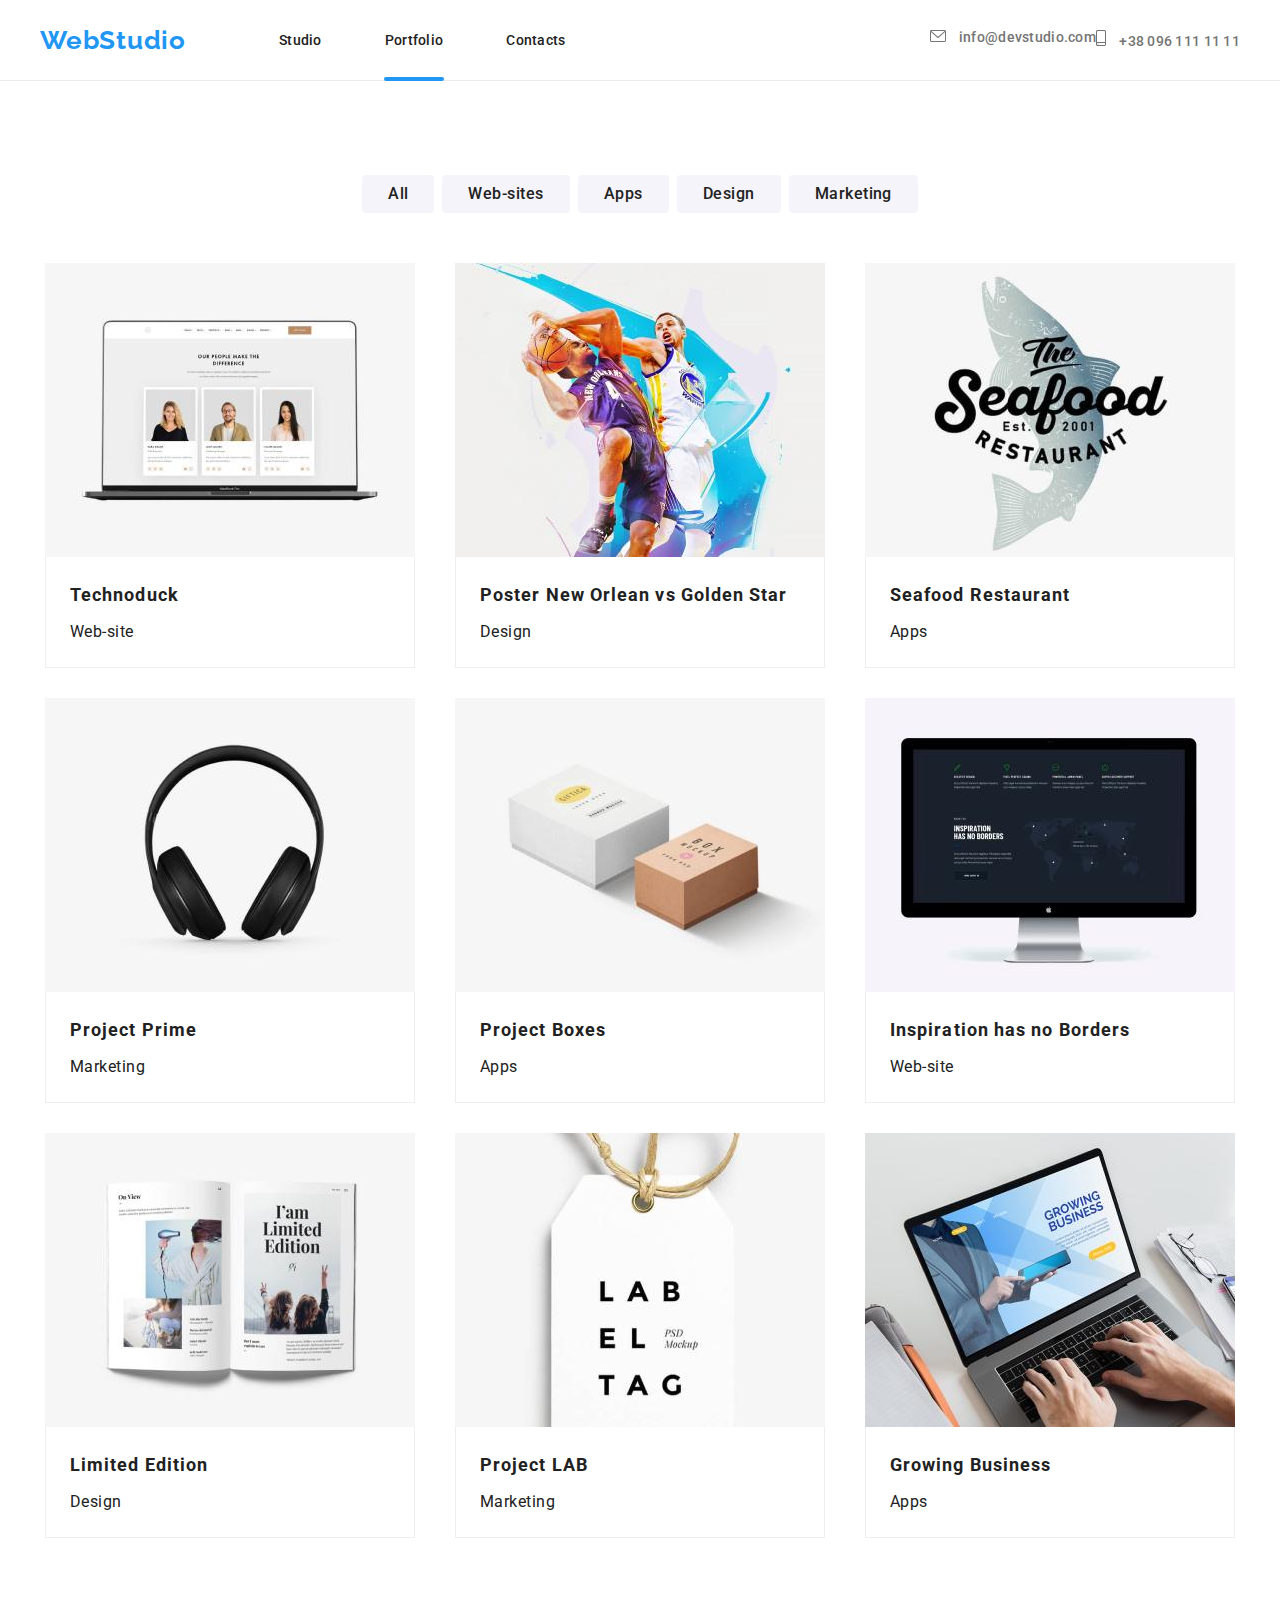
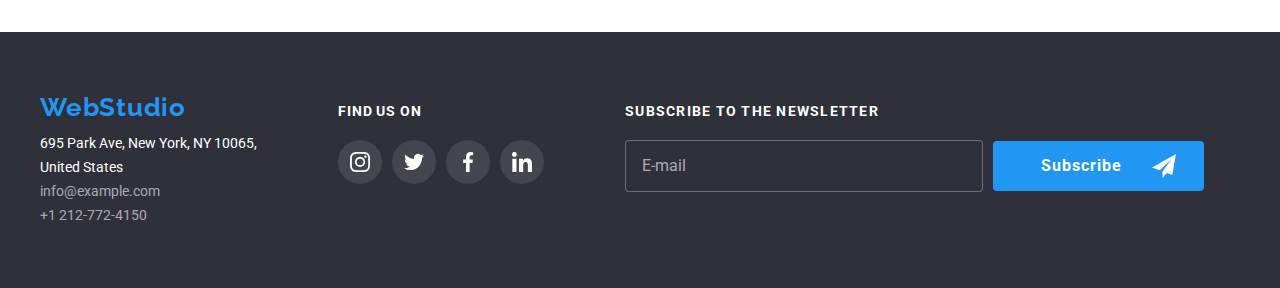
==== commit d7363e0b: "refactor of the project with BEM & SASS" ====
--- a/portfolio.html
+++ b/portfolio.html
@@ -20,7 +20,7 @@
       rel="stylesheet"
       href="https://cdnjs.cloudflare.com/ajax/libs/modern-normalize/1.1.0/modern-normalize.css"
     />
-    <link rel="stylesheet" href="css/styles.css" />
+    <link rel="stylesheet" href="css/main.min.css" />
   </head>
 
   <body>
@@ -28,21 +28,27 @@
       <div class="container">
         <div class="top-line">
           <nav>
-            <ul class="top-line-nav">
-              <li><a class="link logo" href="#">WebStudio</a></li>
-              <li><a class="link" href="./index.html">Studio</a></li>
-              <li>
-                <a class="link active-site" href="./portfolio.html"
+            <ul class="nav">
+              <li>
+                <a class="link nav__link logo nav__logo" href="#">WebStudio</a>
+              </li>
+              <li>
+                <a class="link nav__link" href="./index.html">Studio</a>
+              </li>
+              <li>
+                <a
+                  class="link nav__link nav__link--active"
+                  href="./portfolio.html"
                   >Portfolio</a
                 >
               </li>
-              <li><a class="link" href="#">Contacts</a></li>
+              <li><a class="link nav__link" href="#">Contacts</a></li>
             </ul>
           </nav>
 
-          <ul class="contacts-header">
-            <li>
-              <svg class="icon-header" width="16" height="12" tabindex="0">
+          <ul class="top-line__contacts">
+            <li>
+              <svg class="top-line__icon" width="16" height="12" tabindex="0">
                 <use href="images/icons.svg#envelope"></use>
               </svg>
               <a class="link" href="mailto:info@devstudio.com"
@@ -50,7 +56,7 @@
               >
             </li>
             <li>
-              <svg class="icon-header" width="10" height="16" tabindex="0">
+              <svg class="top-line__icon" width="10" height="16" tabindex="0">
                 <use href="images/icons.svg#cell-phone"></use>
               </svg>
               <a class="link" href="tel:+380961111111">+38 096 111 11 11</a>
@@ -62,247 +68,248 @@
 
     <main class="section">
       <div class="container">
+        <!-- TO DO: FLEX-GROW BUTTONS -->
         <ul class="filters">
-          <li><button class="btn btn-filter" type="button">All</button></li>
+          <li><button class="btn filters__btn" type="button">All</button></li>
           <li>
-            <button class="btn btn-filter" type="button">Web-sites</button>
+            <button class="btn filters__btn" type="button">Web-sites</button>
           </li>
           <li>
-            <button class="btn btn-filter wider" type="button">Apps</button>
+            <button class="btn filters__btn" type="button">Apps</button>
           </li>
           <li>
-            <button class="btn btn-filter" type="button">Design</button>
+            <button class="btn filters__btn" type="button">Design</button>
           </li>
           <li>
-            <button class="btn btn-filter" type="button">Marketing</button>
+            <button class="btn filters__btn" type="button">Marketing</button>
           </li>
         </ul>
 
-        <section class="portfolio-projects">
-          <ul class="projects-list">
-            <li>
-              <figure class="project-card">
-                <div class="project-card-image-container">
-                  <img
-                    class="project-card-image"
+        <section class="projects">
+          <ul class="list projects__list">
+            <li>
+              <figure class="project__item">
+                <div class="card">
+                  <img
+                    class="card__image"
                     src="images/project1-img.jpg"
                     alt="website on a laptop in a simple, elegant layout with photos and data of 3 people"
                     width="370"
                     height="294"
                   />
-                  <div class="project-card-image-overlay">
-                    <p>
-                      Technoduck is a state-of-the-art coronavirus distribution
-                      platform. Companies use this platform for digital
-                      espionage and attacks on competitors' secure servers.
-                    </p>
-                  </div>
-                </div>
-                <figcaption class="project-card-caption">
-                  <h3 class="project-title">Technoduck</h3>
-                  <p class="project-category">Web-site</p>
-                </figcaption>
-              </figure>
-            </li>
-
-            <li>
-              <figure class="project-card">
-                <div class="project-card-image-container">
-                  <img
-                    class="project-card-image"
+                  <div class="card__overlay">
+                    <p>
+                      Technoduck is a state-of-the-art coronavirus distribution
+                      platform. Companies use this platform for digital
+                      espionage and attacks on competitors' secure servers.
+                    </p>
+                  </div>
+                </div>
+                <figcaption class="card__caption">
+                  <h3 class="project__title">Technoduck</h3>
+                  <p class="project__category">Web-site</p>
+                </figcaption>
+              </figure>
+            </li>
+
+            <li>
+              <figure class="project__item">
+                <div class="card">
+                  <img
+                    class="card__image"
                     src="images/project2-img.jpg"
-                  alt="two basketball players in the air fighting for the ball"
-                  width="370"
-                    height="294"
-                  />
-                  <div class="project-card-image-overlay">
-                    <p>
-                      Technoduck is a state-of-the-art coronavirus distribution
-                      platform. Companies use this platform for digital
-                      espionage and attacks on competitors' secure servers.
-                    </p>
-                  </div>
-                </div>
-                <figcaption class="project-card-caption">
-                  <h3 class="project-title">
+                    alt="two basketball players in the air fighting for the ball"
+                    width="370"
+                    height="294"
+                  />
+                  <div class="card__overlay">
+                    <p>
+                      Technoduck is a state-of-the-art coronavirus distribution
+                      platform. Companies use this platform for digital
+                      espionage and attacks on competitors' secure servers.
+                    </p>
+                  </div>
+                </div>
+                <figcaption class="card__caption">
+                  <h3 class="project__title">
                     Poster New Orlean vs Golden Star
                   </h3>
-                  <p class="project-category">Design</p>
-                </figcaption>
-              </figure>
-            </li>
-
-            <li>
-              <figure class="project-card">
-                <div class="project-card-image-container">
-                  <img
-                    class="project-card-image"
+                  <p class="project__category">Design</p>
+                </figcaption>
+              </figure>
+            </li>
+
+            <li>
+              <figure class="project__item">
+                <div class="card">
+                  <img
+                    class="card__image"
                     src="images/project3-img.jpg"
-                  alt="restaurant logo on the background of fish graphics"
-                  width="370"
-                    height="294"
-                  />
-                  <div class="project-card-image-overlay">
-                    <p>
-                      Technoduck is a state-of-the-art coronavirus distribution
-                      platform. Companies use this platform for digital
-                      espionage and attacks on competitors' secure servers.
-                    </p>
-                  </div>
-                </div>
-                <figcaption class="project-card-caption">
-                  <h3 class="project-title">Seafood Restaurant</h3>
-                  <p class="project-category">Apps</p>
-                </figcaption>
-              </figure>
-            </li>
-
-            <li>
-              <figure class="project-card">
-                <div class="project-card-image-container">
-                  <img
-                    class="project-card-image"
+                    alt="restaurant logo on the background of a fish graphics"
+                    width="370"
+                    height="294"
+                  />
+                  <div class="card__overlay">
+                    <p>
+                      Technoduck is a state-of-the-art coronavirus distribution
+                      platform. Companies use this platform for digital
+                      espionage and attacks on competitors' secure servers.
+                    </p>
+                  </div>
+                </div>
+                <figcaption class="card__caption">
+                  <h3 class="project__title">Seafood Restaurant</h3>
+                  <p class="project__category">Apps</p>
+                </figcaption>
+              </figure>
+            </li>
+
+            <li>
+              <figure class="project__item">
+                <div class="card">
+                  <img
+                    class="card__image"
                     src="images/project4-img.jpg"
-                  alt="black on-ear headphones"
-                  width="370"
-                    height="294"
-                  />
-                  <div class="project-card-image-overlay">
-                    <p>
-                      Technoduck is a state-of-the-art coronavirus distribution
-                      platform. Companies use this platform for digital
-                      espionage and attacks on competitors' secure servers.
-                    </p>
-                  </div>
-                </div>
-                <figcaption class="project-card-caption">
-                  <h3 class="project-title">Project Prime</h3>
-                  <p class="project-category">Marketing</p>
-                </figcaption>
-              </figure>
-            </li>
-
-            <li>
-              <figure class="project-card">
-                <div class="project-card-image-container">
-                  <img
-                    class="project-card-image"
+                    alt="black on-ear headphones"
+                    width="370"
+                    height="294"
+                  />
+                  <div class="card__overlay">
+                    <p>
+                      Technoduck is a state-of-the-art coronavirus distribution
+                      platform. Companies use this platform for digital
+                      espionage and attacks on competitors' secure servers.
+                    </p>
+                  </div>
+                </div>
+                <figcaption class="card__caption">
+                  <h3 class="project__title">Project Prime</h3>
+                  <p class="project__category">Marketing</p>
+                </figcaption>
+              </figure>
+            </li>
+
+            <li>
+              <figure class="project__item">
+                <div class="card">
+                  <img
+                    class="card__image"
                     src="images/project5-img.jpg"
-                  alt="white and gray boxes in two different sizes with a logo"
-                  width="370"
-                    height="294"
-                  />
-                  <div class="project-card-image-overlay">
-                    <p>
-                      Technoduck is a state-of-the-art coronavirus distribution
-                      platform. Companies use this platform for digital
-                      espionage and attacks on competitors' secure servers.
-                    </p>
-                  </div>
-                </div>
-                <figcaption class="project-card-caption">
-                  <h3 class="project-title">Project Boxes</h3>
-                  <p class="project-category">Apps</p>
-                </figcaption>
-              </figure>
-            </li>
-
-            <li>
-              <figure class="project-card">
-                <div class="project-card-image-container">
-                  <img
-                    class="project-card-image"
+                    alt="white and gray boxes in two different sizes with a logo"
+                    width="370"
+                    height="294"
+                  />
+                  <div class="card__overlay">
+                    <p>
+                      Technoduck is a state-of-the-art coronavirus distribution
+                      platform. Companies use this platform for digital
+                      espionage and attacks on competitors' secure servers.
+                    </p>
+                  </div>
+                </div>
+                <figcaption class="card__caption">
+                  <h3 class="project__title">Project Boxes</h3>
+                  <p class="project__category">Apps</p>
+                </figcaption>
+              </figure>
+            </li>
+
+            <li>
+              <figure class="project__item">
+                <div class="card">
+                  <img
+                    class="card__image"
                     src="images/project6-img.jpg"
-                  alt="website in a minimalist dark layout with data"
-                  width="370"
-                    height="294"
-                  />
-                  <div class="project-card-image-overlay">
-                    <p>
-                      Technoduck is a state-of-the-art coronavirus distribution
-                      platform. Companies use this platform for digital
-                      espionage and attacks on competitors' secure servers.
-                    </p>
-                  </div>
-                </div>
-                <figcaption class="project-card-caption">
-                  <h3 class="project-title">Inspiration has no Borders</h3>
-                  <p class="project-category">Web-site</p>
-                </figcaption>
-              </figure>
-            </li>
-
-            <li>
-              <figure class="project-card">
-                <div class="project-card-image-container">
-                  <img
-                    class="project-card-image"
+                    alt="website in a minimalist dark layout with data"
+                    width="370"
+                    height="294"
+                  />
+                  <div class="card__overlay">
+                    <p>
+                      Technoduck is a state-of-the-art coronavirus distribution
+                      platform. Companies use this platform for digital
+                      espionage and attacks on competitors' secure servers.
+                    </p>
+                  </div>
+                </div>
+                <figcaption class="card__caption">
+                  <h3 class="project__title">Inspiration has no Borders</h3>
+                  <p class="project__category">Web-site</p>
+                </figcaption>
+              </figure>
+            </li>
+
+            <li>
+              <figure class="project__item">
+                <div class="card">
+                  <img
+                    class="card__image"
                     src="images/project7-img.jpg"
-                  alt="opened design book with large pictures and text"
-                  width="370"
-                    height="294"
-                  />
-                  <div class="project-card-image-overlay">
-                    <p>
-                      Technoduck is a state-of-the-art coronavirus distribution
-                      platform. Companies use this platform for digital
-                      espionage and attacks on competitors' secure servers.
-                    </p>
-                  </div>
-                </div>
-                <figcaption class="project-card-caption">
-                  <h3 class="project-title">Limited Edition</h3>
-                  <p class="project-category">Design</p>
-                </figcaption>
-              </figure>
-            </li>
-
-            <li>
-              <figure class="project-card">
-                <div class="project-card-image-container">
-                  <img
-                    class="project-card-image"
+                    alt="opened design book with large pictures and text"
+                    width="370"
+                    height="294"
+                  />
+                  <div class="card__overlay">
+                    <p>
+                      Technoduck is a state-of-the-art coronavirus distribution
+                      platform. Companies use this platform for digital
+                      espionage and attacks on competitors' secure servers.
+                    </p>
+                  </div>
+                </div>
+                <figcaption class="card__caption">
+                  <h3 class="project__title">Limited Edition</h3>
+                  <p class="project__category">Design</p>
+                </figcaption>
+              </figure>
+            </li>
+
+            <li>
+              <figure class="project__item">
+                <div class="card">
+                  <img
+                    class="card__image"
                     src="images/project8-img.jpg"
-                  alt="A white rectangular pendant with a black inscription hanging on a gold string"
-                  width="370"
-                    height="294"
-                  />
-                  <div class="project-card-image-overlay">
-                    <p>
-                      Technoduck is a state-of-the-art coronavirus distribution
-                      platform. Companies use this platform for digital
-                      espionage and attacks on competitors' secure servers.
-                    </p>
-                  </div>
-                </div>
-                <figcaption class="project-card-caption">
-                  <h3 class="project-title">Project LAB</h3>
-                  <p class="project-category">Marketing</p>
-                </figcaption>
-              </figure>
-            </li>
-
-            <li>
-              <figure class="project-card">
-                <div class="project-card-image-container">
-                  <img
-                    class="project-card-image"
+                    alt="A white rectangular pendant with a black inscription hanging on a gold string"
+                    width="370"
+                    height="294"
+                  />
+                  <div class="card__overlay">
+                    <p>
+                      Technoduck is a state-of-the-art coronavirus distribution
+                      platform. Companies use this platform for digital
+                      espionage and attacks on competitors' secure servers.
+                    </p>
+                  </div>
+                </div>
+                <figcaption class="card__caption">
+                  <h3 class="project__title">Project LAB</h3>
+                  <p class="project__category">Marketing</p>
+                </figcaption>
+              </figure>
+            </li>
+
+            <li>
+              <figure class="project__item">
+                <div class="card">
+                  <img
+                    class="card__image"
                     src="images/project9-img.jpg"
-                  alt="hands on the laptop keyboard, application title on the screen with a man in a suit presenting a small tablet"
-                  width="370"
-                    height="294"
-                  />
-                  <div class="project-card-image-overlay">
-                    <p>
-                      Technoduck is a state-of-the-art coronavirus distribution
-                      platform. Companies use this platform for digital
-                      espionage and attacks on competitors' secure servers.
-                    </p>
-                  </div>
-                </div>
-                <figcaption class="project-card-caption">
-                  <h3 class="project-title">Growing Business</h3>
-                  <p class="project-category">Apps</p>
+                    alt="hands on the laptop keyboard, application title on the screen with a man in a suit presenting a small tablet"
+                    width="370"
+                    height="294"
+                  />
+                  <div class="card__overlay">
+                    <p>
+                      Technoduck is a state-of-the-art coronavirus distribution
+                      platform. Companies use this platform for digital
+                      espionage and attacks on competitors' secure servers.
+                    </p>
+                  </div>
+                </div>
+                <figcaption class="card__caption">
+                  <h3 class="project__title">Growing Business</h3>
+                  <p class="project__category">Apps</p>
                 </figcaption>
               </figure>
             </li>
@@ -312,15 +319,15 @@
     </main>
 
     <footer class="basement">
-      <div class="container container-basement">
-        <div class="basement-address">
+      <div class="container basement">
+        <div class="basement__contacts">
           <a class="link logo" href="#">WebStudio</a>
-          <address class="place-and-contacts">
+          <address class="basement__address">
             <p>
               695 Park Ave, New York, NY 10065,<br />
               United States
             </p>
-            <ul class="contacts-basement">
+            <ul class="basement__tele-mail">
               <li>
                 <a class="link" href="mailto:info@example.com"
                   >info@example.com</a
@@ -332,52 +339,52 @@
             </ul>
           </address>
         </div>
-        <div class="basement-social">
+        <div class="basement__social">
           <p>find us on</p>
-          <ul class="basement-social-list">
-            <li>
-              <a class="basement-social-link" href="#">
-                <svg class="icon-social-basement" width="20" height="20">
+          <ul class="basement__social-list">
+            <li>
+              <a class="basement__social-link" href="#">
+                <svg class="basement__icon-social" width="20" height="20">
                   <use href="images/icons.svg#instagram"></use>
                 </svg>
               </a>
             </li>
             <li>
-              <a class="basement-social-link" href="#">
-                <svg class="icon-social-basement" width="20" height="20">
+              <a class="basement__social-link" href="#">
+                <svg class="basement__icon-social" width="20" height="20">
                   <use href="images/icons.svg#twitter"></use>
                 </svg>
               </a>
             </li>
             <li>
-              <a class="basement-social-link" href="#">
-                <svg class="icon-social-basement" width="20" height="20">
+              <a class="basement__social-link" href="#">
+                <svg class="basement__icon-social" width="20" height="20">
                   <use href="images/icons.svg#facebook"></use>
                 </svg>
               </a>
             </li>
             <li>
-              <a class="basement-social-link" href="#">
-                <svg class="icon-social-basement" width="20" height="20">
+              <a class="basement__social-link" href="#">
+                <svg class="basement__icon-social" width="20" height="20">
                   <use href="images/icons.svg#linkedin"></use>
                 </svg>
               </a>
             </li>
           </ul>
         </div>
-        <div class="basement-form">
+        <div class="basement__form">
           <form action="#">
-            <label class="basement-form-label" for="mail-newslttr"
+            <label class="basement__form-label" for="mail-newslttr"
               >subscribe to the newsletter</label
             >
             <input
-              class="basement-form-input"
+              class="basement__form-input"
               id="mail-newslttr"
               name="email"
               type="email"
               placeholder="E-mail"
             />
-            <button class="btn btn-newslttr" type="submit">
+            <button class="btn basement__btn" type="submit">
               subscribe
               <svg width="24" height="24">
                 <use href="images/icons.svg#send"></use>
--- a/css/main.min.css
+++ b/css/main.min.css
@@ -0,0 +1 @@
+h1,h2,h3,ul,p,figure{margin:0}ul{-webkit-padding-start:0;padding-inline-start:0;list-style:none}body{font-family:"Roboto",sans-serif;color:#212121}.container{width:1200px;margin-inline:auto}.section{padding-block:94px}.list{display:-webkit-box;display:-ms-flexbox;display:flex;-ms-flex-pack:distribute;justify-content:space-around;gap:30px}.btn{font-family:inherit;border:none;border-radius:4px;cursor:pointer}.link{color:currentColor;text-decoration:none;-webkit-transition:color 250ms cubic-bezier(0.4, 0, 0.2, 1);transition:color 250ms cubic-bezier(0.4, 0, 0.2, 1)}.link:hover,.link:focus{color:#2196f3}.logo{font:700 26px/1.19 "Raleway",sans-serif;letter-spacing:.03em;color:#2196f3}header{border-bottom:1px solid #ececec}.top-line{display:-webkit-box;display:-ms-flexbox;display:flex;-webkit-box-pack:justify;-ms-flex-pack:justify;justify-content:space-between;-webkit-box-align:center;-ms-flex-align:center;align-items:center;height:80px;font-size:14px;line-height:1.14;font-weight:500;letter-spacing:.02em}.top-line__contacts{display:-webkit-box;display:-ms-flexbox;display:flex;color:#757575}.top-line__icon{margin-right:10px}.top-line__item{display:-webkit-box;display:-ms-flexbox;display:flex;-webkit-box-align:center;-ms-flex-align:center;align-items:center}.top-line__item:nth-of-type(1){padding-right:50px}.nav{display:-webkit-box;display:-ms-flexbox;display:flex;-webkit-box-align:center;-ms-flex-align:center;align-items:center;gap:63px}.nav__logo{margin-right:30px}.nav__link{display:-webkit-box;display:-ms-flexbox;display:flex;line-height:80px}.nav__link--active{position:relative}.nav__link--active::after{position:absolute;bottom:-1px;left:-1px;display:inline-block;width:60px;height:4px;content:"";background-color:#2196f3;border-radius:2px}.top-line__item:hover,.top-line__item:focus{color:#2196f3}.top-line__icon{-webkit-transition:color 250ms cubic-bezier(0.4, 0, 0.2, 1);transition:color 250ms cubic-bezier(0.4, 0, 0.2, 1)}.top-line__icon:focus{color:#2196f3}.banner{display:-webkit-box;display:-ms-flexbox;display:flex;-webkit-box-orient:vertical;-webkit-box-direction:normal;-ms-flex-direction:column;flex-direction:column;-webkit-box-align:center;-ms-flex-align:center;align-items:center;row-gap:30px;height:600px;padding:200px 452px;text-align:center;background-image:-webkit-gradient(linear, left top, left bottom, from(rgba(47, 48, 58, 0.4)), to(rgba(47, 48, 58, 0.4))),url(../images/banner-img.jpg);background-image:linear-gradient(rgba(47, 48, 58, 0.4), rgba(47, 48, 58, 0.4)),url(../images/banner-img.jpg);background-size:1600px;background-position:center;background-repeat:no-repeat}.banner__title{width:696px;font-size:44px;font-weight:900;line-height:1.36;text-transform:uppercase;letter-spacing:.06em;color:#fff}.banner__btn{width:200px;padding-block:10px;padding-inline:19px;line-height:1.875;letter-spacing:.06em;font-weight:700;color:#fff;background-color:#2196f3}.traits{padding-bottom:6px;font-size:14px;line-height:1.14;letter-spacing:.03em}.traits__item{-ms-flex-preferred-size:calc((100% - 90px)/4);flex-basis:calc((100% - 90px)/4)}.traits__icon{width:270px;height:120px;padding:25px 100px;margin-bottom:30px;border-radius:4px;background-color:#f5f4fa}.traits__trait{font-weight:700;line-height:1.14;text-transform:uppercase}.traits__trait-info{margin-top:10px;line-height:1.71;color:#757575}.products-types__heading{padding-bottom:50px;text-align:center;font-size:36px;line-height:1.16;letter-spacing:.03em}.products-types__figure{position:relative}.products-types__caption{position:absolute;bottom:4px;width:100%;padding-block:27px;text-align:center;font-size:14px;line-height:1.14;font-weight:700;line-height:1.14;text-transform:uppercase;letter-spacing:.03em;color:#fff;background-color:rgba(47,48,58,.8)}.team{text-align:center;letter-spacing:.03em;line-height:1.1875;background-color:#f5f4fa}.team__title{padding-bottom:50px;font-size:36px;line-height:1.16}.team__card{background-color:#fff;-webkit-box-shadow:0px 1px 3px rgba(0,0,0,.12),0px 1px 1px rgba(0,0,0,.14),0px 2px 1px rgba(0,0,0,.2);box-shadow:0px 1px 3px rgba(0,0,0,.12),0px 1px 1px rgba(0,0,0,.14),0px 2px 1px rgba(0,0,0,.2);border-radius:0px 0px 4px 4px}.team__name{padding-top:30px;padding-bottom:10px;font-weight:500}.team__trade{color:#757575}.team__social-list{display:-webkit-box;display:-ms-flexbox;display:flex;-webkit-box-pack:space-evenly;-ms-flex-pack:space-evenly;justify-content:space-evenly;margin:16px 32px 30px}.team__social-link{display:-webkit-box;display:-ms-flexbox;display:flex;padding:12px;border-radius:50%}.team__social-link{-webkit-transition:background-color 250ms cubic-bezier(0.4, 0, 0.2, 1);transition:background-color 250ms cubic-bezier(0.4, 0, 0.2, 1)}.team__social-link:hover,.team__social-link:focus{background-color:#2196f3}.team__icon-social{fill:#afb1b8;-webkit-transition:fill 250ms cubic-bezier(0.4, 0, 0.2, 1);transition:fill 250ms cubic-bezier(0.4, 0, 0.2, 1)}.team__social-link:hover .team__icon-social,.team__social-link:focus .team__icon-social{fill:#fff}.customers__list{margin-top:50px}.customers__title{text-align:center;font-size:36px;line-height:1.16;letter-spacing:.03em}.customers__link{display:block;padding:16px 32px;border:1px solid #afb1b8;border-radius:4px;-webkit-transition:border 250ms cubic-bezier(0.4, 0, 0.2, 1);transition:border 250ms cubic-bezier(0.4, 0, 0.2, 1)}.customers__link:hover,.customers__link:focus{border:1px solid #2196f3}.customers__icon{fill:#afb1b8;-webkit-transition:fill 250ms cubic-bezier(0.4, 0, 0.2, 1);transition:fill 250ms cubic-bezier(0.4, 0, 0.2, 1)}.customers__link:hover .customers__icon,.customers__link:focus .customers__icon{fill:#2196f3}.basement{display:-webkit-box;display:-ms-flexbox;display:flex;gap:81px;background-color:#2f303a}.basement .logo{display:block;padding-bottom:9px}.basement .basement__contacts{padding-block:60px}.basement .basement__address{font-style:normal;font-size:14px;line-height:1.71;color:#fff}.basement .basement__tele-mail .link{color:rgba(255,255,255,.6)}.basement .basement__social{padding-top:72px;font-size:14px;line-height:1.14;font-weight:700;line-height:1.14;text-transform:uppercase;letter-spacing:.06em;color:#fff}.basement .basement__social-list{display:-webkit-box;display:-ms-flexbox;display:flex;gap:10px;padding-top:20px}.basement .basement__icon-social{fill:#fff}.basement .basement__form{padding-top:72px;font-size:14px;line-height:1.14;font-weight:700;line-height:1.14;text-transform:uppercase;letter-spacing:.09em;color:#fff}.basement .basement__form-label{display:block;margin-bottom:20px}.basement .basement__btn{display:-webkit-inline-box;display:-ms-inline-flexbox;display:inline-flex;gap:30px;-webkit-box-align:center;-ms-flex-align:center;align-items:center;padding:10px 28px 10px 48px;font-size:16px;text-transform:capitalize;line-height:1.875;letter-spacing:.06em;font-weight:700;color:#fff;background-color:#2196f3;fill:#fff}.basement__social-link{display:-webkit-box;display:-ms-flexbox;display:flex;padding:12px;-webkit-transition:background-color 250ms cubic-bezier(0.4, 0, 0.2, 1);transition:background-color 250ms cubic-bezier(0.4, 0, 0.2, 1);background-color:rgba(255,255,255,.1019607843);border-radius:50%}.basement__social-link:hover,.basement__social-link:focus{background-color:#2196f3}.basement__form-input{width:358px;margin-right:6px;padding-block:15px;padding-inline:16px;font-size:16px;line-height:1.25;color:#fff;background-color:#2f303a;border:1px solid rgba(255,255,255,.3019607843);border-radius:4px}.basement__form-input::-webkit-input-placeholder{color:rgba(255,255,255,.6)}.basement__form-input::-moz-placeholder{color:rgba(255,255,255,.6)}.basement__form-input:-ms-input-placeholder{color:rgba(255,255,255,.6)}.basement__form-input::-ms-input-placeholder{color:rgba(255,255,255,.6)}.basement__form-input::placeholder{color:rgba(255,255,255,.6)}.backdrop{position:fixed;top:0;left:0;-webkit-transform:scale(1);transform:scale(1);-webkit-transition:opacity 250ms cubic-bezier(0.4, 0, 0.2, 1),visibility 250ms cubic-bezier(0.4, 0, 0.2, 1),-webkit-transform 250ms cubic-bezier(0.4, 0, 0.2, 1);transition:opacity 250ms cubic-bezier(0.4, 0, 0.2, 1),visibility 250ms cubic-bezier(0.4, 0, 0.2, 1),-webkit-transform 250ms cubic-bezier(0.4, 0, 0.2, 1);transition:transform 250ms cubic-bezier(0.4, 0, 0.2, 1),opacity 250ms cubic-bezier(0.4, 0, 0.2, 1),visibility 250ms cubic-bezier(0.4, 0, 0.2, 1);transition:transform 250ms cubic-bezier(0.4, 0, 0.2, 1),opacity 250ms cubic-bezier(0.4, 0, 0.2, 1),visibility 250ms cubic-bezier(0.4, 0, 0.2, 1),-webkit-transform 250ms cubic-bezier(0.4, 0, 0.2, 1);width:100vw;height:100vh;opacity:1;visibility:visible;background-color:rgba(0,0,0,.2)}.is-hidden{-webkit-transform:scale(0);transform:scale(0);opacity:0;visibility:hidden;pointer-events:none}.modal{position:absolute;top:50%;left:50%;-webkit-transform:translate(-50%, -50%);transform:translate(-50%, -50%);width:528px;height:581px;background-color:#fff;border-radius:4px;-webkit-box-shadow:0px 1px 3px rgba(0,0,0,.12),0px 1px 1px rgba(0,0,0,.14),0px 2px 1px rgba(0,0,0,.2);box-shadow:0px 1px 3px rgba(0,0,0,.12),0px 1px 1px rgba(0,0,0,.14),0px 2px 1px rgba(0,0,0,.2)}.modal__btn-close{position:absolute;top:8px;right:8px;display:-webkit-box;display:-ms-flexbox;display:flex;-webkit-box-pack:center;-ms-flex-pack:center;justify-content:center;-webkit-box-align:center;-ms-flex-align:center;align-items:center;width:30px;height:30px;padding-inline:0;background-color:#fff;border:1px solid rgba(0,0,0,.1019607843);border-radius:50%;cursor:pointer}.modal__container{margin:40px}.modal__title{padding-bottom:12px;font-size:20px;text-align:center;letter-spacing:.03em}.modal__form{display:-webkit-box;display:-ms-flexbox;display:flex;-ms-flex-wrap:wrap;flex-wrap:wrap}.modal__icon{position:absolute;top:50%;left:12px}.modal__input{margin-top:4px;padding:11px 42px;border:1px solid rgba(33,33,33,.2);border-radius:4px}.modal__checkbox{display:-webkit-box;display:-ms-flexbox;display:flex;-webkit-box-align:baseline;-ms-flex-align:baseline;align-items:baseline;margin:20px 11px}.modal__checkbox-input{appearance:none;-webkit-appearance:none;-moz-appearance:none}.modal__link{color:#2196f3}.modal__btn-send{margin-inline:auto;padding:10px 80px;line-height:1.875;letter-spacing:.06em;font-weight:700;color:#fff;background-color:#2196f3;-webkit-box-shadow:0px 4px 4px rgba(0,0,0,.15);box-shadow:0px 4px 4px rgba(0,0,0,.15)}.modal__label{position:relative;display:-webkit-box;display:-ms-flexbox;display:flex;-webkit-box-orient:vertical;-webkit-box-direction:normal;-ms-flex-direction:column;flex-direction:column;-ms-flex-preferred-size:100%;flex-basis:100%;font-size:12px;line-height:1.16;letter-spacing:.01em;color:#757575}.modal__label:not(:nth-child(1)){margin-top:10px}.modal__text-area{height:120px;padding:12px 16px;resize:none}.modal__text-area::-webkit-input-placeholder{font-size:14px;line-height:1.14;letter-spacing:.01em;color:rgba(117,117,117,.5019607843)}.modal__text-area::-moz-placeholder{font-size:14px;line-height:1.14;letter-spacing:.01em;color:rgba(117,117,117,.5019607843)}.modal__text-area:-ms-input-placeholder{font-size:14px;line-height:1.14;letter-spacing:.01em;color:rgba(117,117,117,.5019607843)}.modal__text-area::-ms-input-placeholder{font-size:14px;line-height:1.14;letter-spacing:.01em;color:rgba(117,117,117,.5019607843)}.modal__text-area::placeholder{font-size:14px;line-height:1.14;letter-spacing:.01em;color:rgba(117,117,117,.5019607843)}.modal__checkbox-label{padding-left:12px;color:#757575;cursor:pointer}.modal__btn-icon{-webkit-transition:fill 250ms cubic-bezier(0.4, 0, 0.2, 1);transition:fill 250ms cubic-bezier(0.4, 0, 0.2, 1)}.modal__btn-close:hover .modal__btn-icon,.modal__btn-close:focus{fill:#2196f3;outline:none}.modal__icon{-webkit-transition:fill 250ms cubic-bezier(0.4, 0, 0.2, 1);transition:fill 250ms cubic-bezier(0.4, 0, 0.2, 1)}.modal__label:hover .modal__icon{fill:#2196f3}.modal__label:focus-within .modal__icon{fill:#2196f3}.modal__input{-webkit-transition:border 250ms cubic-bezier(0.4, 0, 0.2, 1);transition:border 250ms cubic-bezier(0.4, 0, 0.2, 1)}.modal__label:hover .modal__input{border:1px solid #2196f3;outline:none}.modal__input:focus{border:1px solid #2196f3;outline:none}.filters{display:-webkit-box;display:-ms-flexbox;display:flex;-webkit-box-pack:center;-ms-flex-pack:center;justify-content:center;gap:8px}.filters__btn{padding-block:6px;padding-inline:26px;margin-bottom:50px;font-weight:500;line-height:1.625;letter-spacing:.03em;color:#212121;background-color:#f5f4fa;-webkit-transition:color 250ms cubic-bezier(0.4, 0, 0.2, 1),background-color 250ms cubic-bezier(0.4, 0, 0.2, 1);transition:color 250ms cubic-bezier(0.4, 0, 0.2, 1),background-color 250ms cubic-bezier(0.4, 0, 0.2, 1)}.filters__btn:hover,.filters__btn:focus{color:#fff;background-color:#2196f3;-webkit-box-shadow:0px 3px 1px rgba(0,0,0,.1),0px 1px 2px rgba(0,0,0,.08),0px 2px 2px rgba(0,0,0,.12);box-shadow:0px 3px 1px rgba(0,0,0,.1),0px 1px 2px rgba(0,0,0,.08),0px 2px 2px rgba(0,0,0,.12)}.projects__list{-ms-flex-wrap:wrap;flex-wrap:wrap}.project__item{-webkit-transition:-webkit-box-shadow 250ms cubic-bezier(0.4, 0, 0.2, 1);transition:-webkit-box-shadow 250ms cubic-bezier(0.4, 0, 0.2, 1);transition:box-shadow 250ms cubic-bezier(0.4, 0, 0.2, 1);transition:box-shadow 250ms cubic-bezier(0.4, 0, 0.2, 1), -webkit-box-shadow 250ms cubic-bezier(0.4, 0, 0.2, 1)}.project__item:hover{-webkit-box-shadow:0px 1px 1px rgba(0,0,0,.12),0px 4px 4px rgba(0,0,0,.06),1px 4px 6px rgba(0,0,0,.16);box-shadow:0px 1px 1px rgba(0,0,0,.12),0px 4px 4px rgba(0,0,0,.06),1px 4px 6px rgba(0,0,0,.16)}.card{position:relative;overflow:hidden}.card__image{display:block}.card__caption{border-bottom:1px solid #eee;border-left:1px solid #eee;border-right:1px solid #eee}.card__overlay{position:absolute;bottom:-1px;height:100%;-webkit-transform:translateY(100%);transform:translateY(100%);-webkit-transition:-webkit-transform 250ms cubic-bezier(0.4, 0, 0.2, 1);transition:-webkit-transform 250ms cubic-bezier(0.4, 0, 0.2, 1);transition:transform 250ms cubic-bezier(0.4, 0, 0.2, 1);transition:transform 250ms cubic-bezier(0.4, 0, 0.2, 1), -webkit-transform 250ms cubic-bezier(0.4, 0, 0.2, 1);padding:63px 24px 91px;font-size:18px;line-height:1.5;letter-spacing:.03em;color:#fff;background-color:rgba(33,150,243,.9019607843)}.project__item:hover .card__overlay{-webkit-transform:translateY(0);transform:translateY(0)}.project__title{padding-top:20px;padding-bottom:4px;padding-left:24px;font-size:18px;line-height:2;letter-spacing:.06em}.project__category{line-height:1.875;letter-spacing:.03em;padding-bottom:20px;padding-left:24px}/*# sourceMappingURL=main.min.css.map */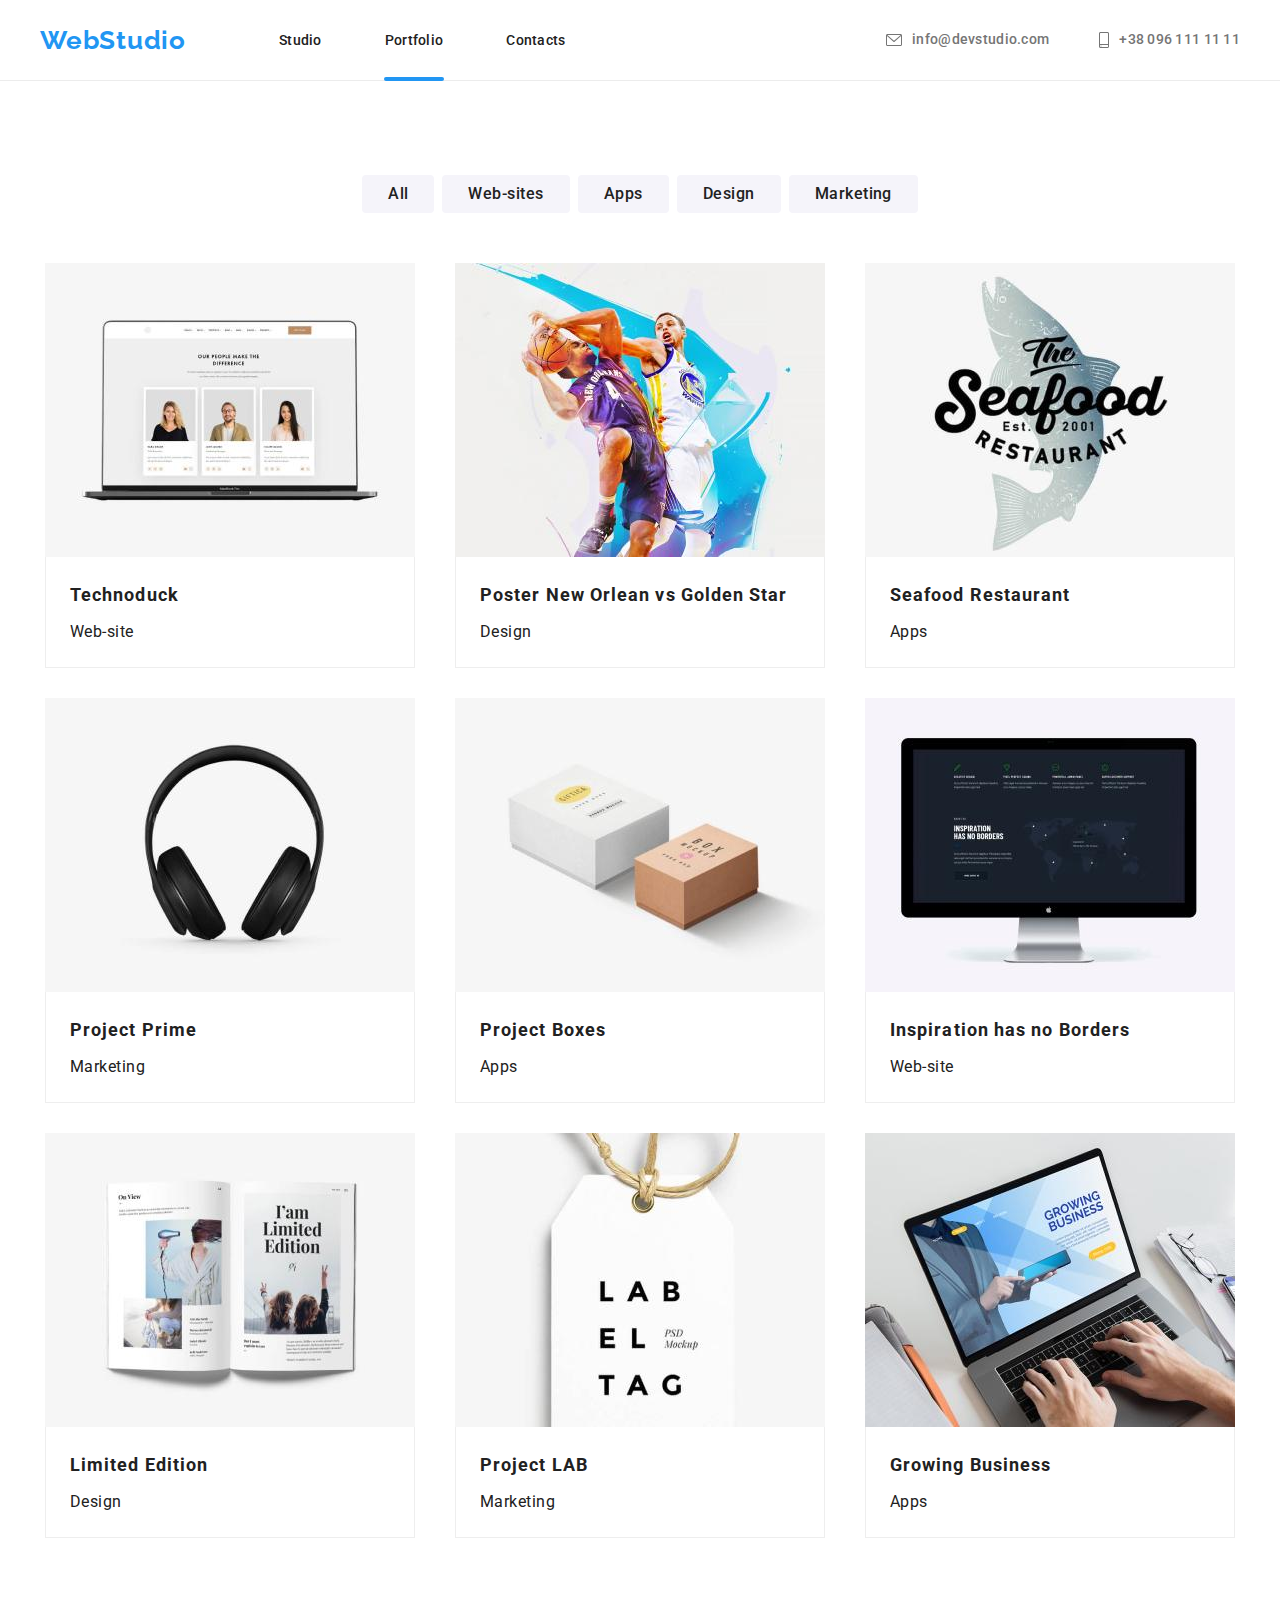
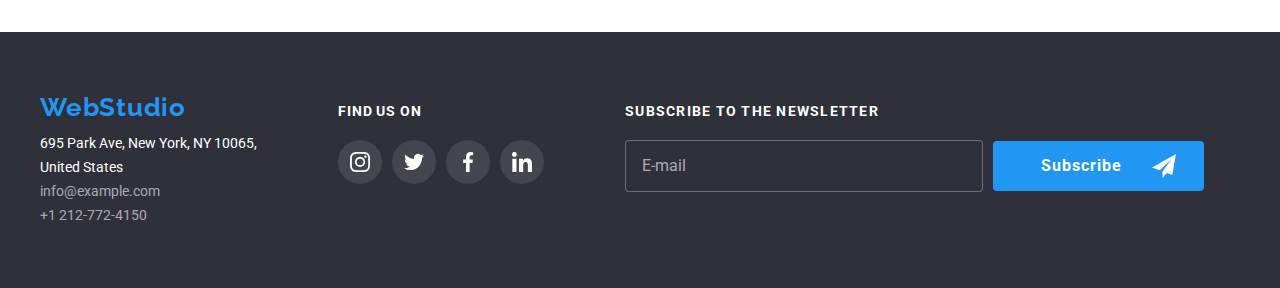
==== commit cc05524d: "correct missing class in portfolio.html's header" ====
--- a/portfolio.html
+++ b/portfolio.html
@@ -47,7 +47,7 @@
           </nav>
 
           <ul class="top-line__contacts">
-            <li>
+            <li class="top-line__item">
               <svg class="top-line__icon" width="16" height="12" tabindex="0">
                 <use href="images/icons.svg#envelope"></use>
               </svg>
@@ -55,7 +55,7 @@
                 >info@devstudio.com</a
               >
             </li>
-            <li>
+            <li class="top-line__item">
               <svg class="top-line__icon" width="10" height="16" tabindex="0">
                 <use href="images/icons.svg#cell-phone"></use>
               </svg>
